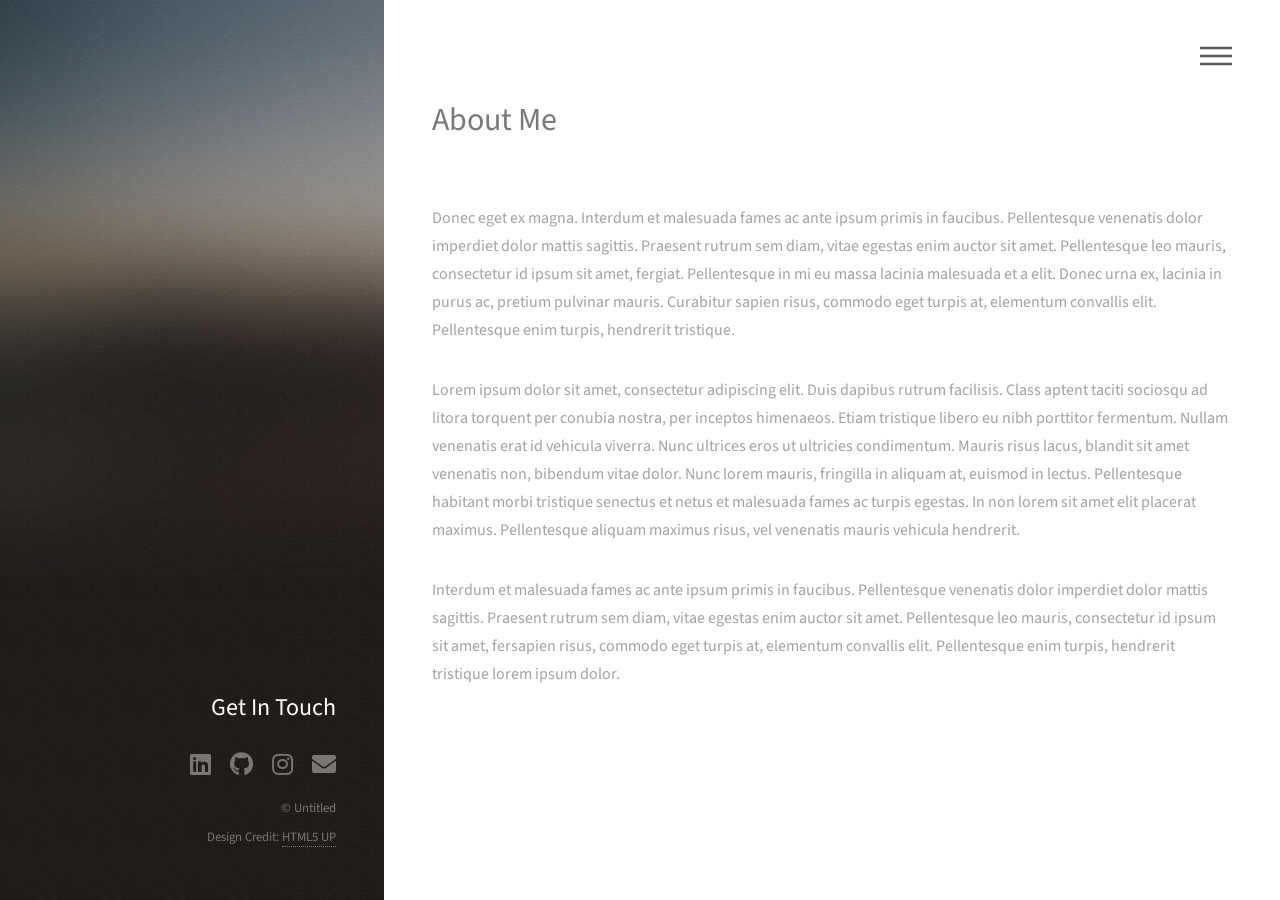
==== AboutMe.html @ 9aa0a661 "website updates" ====
<!DOCTYPE HTML>
<!--
	Phantom by HTML5 UP
	html5up.net | @ajlkn
	Free for personal and commercial use under the CCA 3.0 license (html5up.net/license)
-->
<html>
	<head>
		<title>Cat Hauser - About Me</title>
		<meta charset="utf-8" />
		<meta name="viewport" content="width=device-width, initial-scale=1, user-scalable=no" />
		<link rel="stylesheet" href="assets/css/main.css" />
		<noscript><link rel="stylesheet" href="assets/css/noscript.css" /></noscript>
	</head>
	<body class="is-preload">
		<!-- Wrapper -->
			<div id="wrapper">

				<!-- Header -->
					<header id="header">
						<div class="inner">

							<!-- Logo -->
								<a href="index.html" class="logo">
									<span class="symbol"><img src="images/logo.svg" alt="" /></span><span class="title"></span>
								</a>

							<!-- Nav -->
								<nav>
									<ul>
										<li><a href="#menu">Menu</a></li>
									</ul>
								</nav>

						</div>
					</header>

				<!-- Menu -->
					<nav id="menu">
						<h2>Menu</h2>
						<ul>
							<li><a href="index.html">Home</a></li>
							<li><a href="AboutMe.html">About Me</a></li>
							<li><a href="Research.html">Research</a></li>
							<li><a href="FieldWork.html">Field Work</a></li>
							<li><a href="Workshops.html">Workshops</a></li>
							<li><a href="CV.html">CV</a></li>
						</ul>
					</nav>

				<!-- Main -->
					<div id="main">
						<div class="inner">
							<h1>About Me</h1>
							<span class="image main"><img src="images/pic13.jpg" alt="" /></span>
							<p>Donec eget ex magna. Interdum et malesuada fames ac ante ipsum primis in faucibus. Pellentesque venenatis dolor imperdiet dolor mattis sagittis. Praesent rutrum sem diam, vitae egestas enim auctor sit amet. Pellentesque leo mauris, consectetur id ipsum sit amet, fergiat. Pellentesque in mi eu massa lacinia malesuada et a elit. Donec urna ex, lacinia in purus ac, pretium pulvinar mauris. Curabitur sapien risus, commodo eget turpis at, elementum convallis elit. Pellentesque enim turpis, hendrerit tristique.</p>
							<p>Lorem ipsum dolor sit amet, consectetur adipiscing elit. Duis dapibus rutrum facilisis. Class aptent taciti sociosqu ad litora torquent per conubia nostra, per inceptos himenaeos. Etiam tristique libero eu nibh porttitor fermentum. Nullam venenatis erat id vehicula viverra. Nunc ultrices eros ut ultricies condimentum. Mauris risus lacus, blandit sit amet venenatis non, bibendum vitae dolor. Nunc lorem mauris, fringilla in aliquam at, euismod in lectus. Pellentesque habitant morbi tristique senectus et netus et malesuada fames ac turpis egestas. In non lorem sit amet elit placerat maximus. Pellentesque aliquam maximus risus, vel venenatis mauris vehicula hendrerit.</p>
							<p>Interdum et malesuada fames ac ante ipsum primis in faucibus. Pellentesque venenatis dolor imperdiet dolor mattis sagittis. Praesent rutrum sem diam, vitae egestas enim auctor sit amet. Pellentesque leo mauris, consectetur id ipsum sit amet, fersapien risus, commodo eget turpis at, elementum convallis elit. Pellentesque enim turpis, hendrerit tristique lorem ipsum dolor.</p>
						</div>
					</div>

				<!-- Footer -->
					<footer id="footer">
						<div class="inner">
							<h2>Get In Touch</h2>
							<ul class="icons">
								<li><a href="https://www.linkedin.com/in/catherine-hauser/" class="icon brands fa-linkedin"><span class="label">Twitter</span></a></li>
								<li><a href="https://github.com/cathauser5" class="icon brands fa-github"><span class="label">Github</span></a></li>
								<li><a href="https://www.instagram.com/hauser.outdoors/" class="icon brands fa-instagram"><span class="label">Dribbble</span></a></li>
								<li><a href="#" class="icon solid fa-envelope"><span class="label">Email</span></a></li>
							</ul>
							<ul class="copyright">
								<li>&copy; Untitled</li><li>Design Credit: <a href="http://html5up.net">HTML5 UP</a></li>
							</ul>
						</div>
					</footer>

			</div>

		<!-- Scripts -->
			<script src="assets/js/jquery.min.js"></script>
			<script src="assets/js/browser.min.js"></script>
			<script src="assets/js/breakpoints.min.js"></script>
			<script src="assets/js/util.js"></script>
			<script src="assets/js/main.js"></script>

	</body>
</html>
---- assets/css/main.css ----
@import url("fontawesome-all.min.css");
@import url("https://fonts.googleapis.com/css?family=Source+Sans+Pro:400,400italic");

/*
	Strata by HTML5 UP
	html5up.net | @ajlkn
	Free for personal and commercial use under the CCA 3.0 license (html5up.net/license)
*/

html, body, div, span, applet, object,
iframe, h1, h2, h3, h4, h5, h6, p, blockquote,
pre, a, abbr, acronym, address, big, cite,
code, del, dfn, em, img, ins, kbd, q, s, samp,
small, strike, strong, sub, sup, tt, var, b,
u, i, center, dl, dt, dd, ol, ul, li, fieldset,
form, label, legend, table, caption, tbody,
tfoot, thead, tr, th, td, article, aside,
canvas, details, embed, figure, figcaption,
footer, header, hgroup, menu, nav, output, ruby,
section, summary, time, mark, audio, video {
	margin: 0;
	padding: 0;
	border: 0;
	font-size: 100%;
	font: inherit;
	vertical-align: baseline;}

article, aside, details, figcaption, figure,
footer, header, hgroup, menu, nav, section {
	display: block;}

body {
	line-height: 1;
}

ol, ul {
	list-style: none;
}

blockquote, q {
	quotes: none;
}

	blockquote:before, blockquote:after, q:before, q:after {
		content: '';
		content: none;
	}

table {
	border-collapse: collapse;
	border-spacing: 0;
}

body {
	-webkit-text-size-adjust: none;
}

mark {
	background-color: transparent;
	color: inherit;
}

input::-moz-focus-inner {
	border: 0;
	padding: 0;
}

input, select, textarea {
	-moz-appearance: none;
	-webkit-appearance: none;
	-ms-appearance: none;
	appearance: none;
}

/* Basic */

	html {
		box-sizing: border-box;
	}

	*, *:before, *:after {
		box-sizing: inherit;
	}

	body {
		background: #fff;
	}

		body.is-preload *, body.is-preload *:before, body.is-preload *:after {
			-moz-animation: none !important;
			-webkit-animation: none !important;
			-ms-animation: none !important;
			animation: none !important;
			-moz-transition: none !important;
			-webkit-transition: none !important;
			-ms-transition: none !important;
			transition: none !important;
		}

	body, input, select, textarea {
		color: #a2a2a2;
		font-family: "Source Sans Pro", Helvetica, sans-serif;
		font-size: 16pt;
		font-weight: 400;
		line-height: 1.75em;
	}

	a {
		-moz-transition: color 0.2s ease-in-out, border-color 0.2s ease-in-out;
		-webkit-transition: color 0.2s ease-in-out, border-color 0.2s ease-in-out;
		-ms-transition: color 0.2s ease-in-out, border-color 0.2s ease-in-out;
		transition: color 0.2s ease-in-out, border-color 0.2s ease-in-out;
		border-bottom: dotted 1px;
		color: #49bf9d;
		text-decoration: none;
	}

		a:hover {
			border-bottom-color: transparent;
			color: #49bf9d !important;
			text-decoration: none;
		}

	strong, b {
		color: #787878;
		font-weight: 400;
	}

	em, i {
		font-style: italic;
	}

	p {
		margin: 0 0 2em 0;
	}

	h1, h2, h3, h4, h5, h6 {
		color: #787878;
		font-weight: 400;
		line-height: 1em;
		margin: 0 0 1em 0;
	}

		h1 a, h2 a, h3 a, h4 a, h5 a, h6 a {
			color: inherit;
			text-decoration: none;
		}

	h1 {
		font-size: 2em;
		line-height: 1.5em;
	}

	h2 {
		font-size: 1.5em;
		line-height: 1.5em;
	}

	h3 {
		font-size: 1.25em;
		line-height: 1.5em;
	}

	h4 {
		font-size: 1.1em;
		line-height: 1.5em;
	}

	h5 {
		font-size: 0.9em;
		line-height: 1.5em;
	}

	h6 {
		font-size: 0.7em;
		line-height: 1.5em;
	}

	sub {
		font-size: 0.8em;
		position: relative;
		top: 0.5em;
	}

	sup {
		font-size: 0.8em;
		position: relative;
		top: -0.5em;
	}

	hr {
		border: 0;
		border-bottom: solid 2px #efefef;
		margin: 2em 0;
	}

		hr.major {
			margin: 3em 0;
		}

	blockquote {
		border-left: solid 6px #efefef;
		font-style: italic;
		margin: 0 0 2em 0;
		padding: 0.5em 0 0.5em 1.5em;
	}

	code {
		background: #f7f7f7;
		border-radius: 0.35em;
		border: solid 2px #efefef;
		font-family: "Courier New", monospace;
		font-size: 0.9em;
		margin: 0 0.25em;
		padding: 0.25em 0.65em;
	}

	pre {
		-webkit-overflow-scrolling: touch;
		font-family: "Courier New", monospace;
		font-size: 0.9em;
		margin: 0 0 2em 0;
	}

		pre code {
			display: block;
			line-height: 1.75em;
			padding: 1em 1.5em;
			overflow-x: auto;
		}

	.align-left {
		text-align: left;
	}

	.align-center {
		text-align: center;
	}

	.align-right {
		text-align: right;
	}

/* Container */

	.container {
		margin: 0 auto;
		max-width: calc(100% - 4em);
		width: 100%;
	}

		.container.xsmall {
			width: 25%;
		}

		.container.small {
			width: 50%;
		}

		.container.medium {
			width: 75%;
		}

		.container.large {
			width: 125%;
		}

		.container.xlarge {
			width: 150%;
		}

		.container.max {
			width: 100%;
		}

		@media screen and (max-width: 980px) {

			.container {
				width: 100% !important;
				max-width: 100% !important;
			}

		}

		@media screen and (max-width: 480px) {

			.container {
				max-width: calc(100% - 3em);
			}

		}

/* Row */

	.row {
		display: flex;
		flex-wrap: wrap;
		box-sizing: border-box;
		align-items: stretch;
	}

		.row > * {
			box-sizing: border-box;
		}

		.row.gtr-uniform > * > :last-child {
			margin-bottom: 0;
		}

		.row.aln-left {
			justify-content: flex-start;
		}

		.row.aln-center {
			justify-content: center;
		}

		.row.aln-right {
			justify-content: flex-end;
		}

		.row.aln-top {
			align-items: flex-start;
		}

		.row.aln-middle {
			align-items: center;
		}

		.row.aln-bottom {
			align-items: flex-end;
		}

		.row > .imp {
			order: -1;
		}

		.row > .col-1 {
			width: 8.33333%;
		}

		.row > .off-1 {
			margin-left: 8.33333%;
		}

		.row > .col-2 {
			width: 16.66667%;
		}

		.row > .off-2 {
			margin-left: 16.66667%;
		}

		.row > .col-3 {
			width: 25%;
		}

		.row > .off-3 {
			margin-left: 25%;
		}

		.row > .col-4 {
			width: 33.33333%;
		}

		.row > .off-4 {
			margin-left: 33.33333%;
		}

		.row > .col-5 {
			width: 41.66667%;
		}

		.row > .off-5 {
			margin-left: 41.66667%;
		}

		.row > .col-6 {
			width: 50%;
		}

		.row > .off-6 {
			margin-left: 50%;
		}

		.row > .col-7 {
			width: 58.33333%;
		}

		.row > .off-7 {
			margin-left: 58.33333%;
		}

		.row > .col-8 {
			width: 66.66667%;
		}

		.row > .off-8 {
			margin-left: 66.66667%;
		}

		.row > .col-9 {
			width: 75%;
		}

		.row > .off-9 {
			margin-left: 75%;
		}

		.row > .col-10 {
			width: 83.33333%;
		}

		.row > .off-10 {
			margin-left: 83.33333%;
		}

		.row > .col-11 {
			width: 91.66667%;
		}

		.row > .off-11 {
			margin-left: 91.66667%;
		}

		.row > .col-12 {
			width: 100%;
		}

		.row > .off-12 {
			margin-left: 100%;
		}

		.row.gtr-0 {
			margin-top: 0;
			margin-left: 0em;
		}

			.row.gtr-0 > * {
				padding: 0 0 0 0em;
			}

			.row.gtr-0.gtr-uniform {
				margin-top: 0em;
			}

				.row.gtr-0.gtr-uniform > * {
					padding-top: 0em;
				}

		.row.gtr-25 {
			margin-top: 0;
			margin-left: -0.625em;
		}

			.row.gtr-25 > * {
				padding: 0 0 0 0.625em;
			}

			.row.gtr-25.gtr-uniform {
				margin-top: -0.625em;
			}

				.row.gtr-25.gtr-uniform > * {
					padding-top: 0.625em;
				}

		.row.gtr-50 {
			margin-top: 0;
			margin-left: -1.25em;
		}

			.row.gtr-50 > * {
				padding: 0 0 0 1.25em;
			}

			.row.gtr-50.gtr-uniform {
				margin-top: -1.25em;
			}

				.row.gtr-50.gtr-uniform > * {
					padding-top: 1.25em;
				}

		.row {
			margin-top: 0;
			margin-left: -2.5em;
		}

			.row > * {
				padding: 0 0 0 2.5em;
			}

			.row.gtr-uniform {
				margin-top: -2.5em;
			}

				.row.gtr-uniform > * {
					padding-top: 2.5em;
				}

		.row.gtr-150 {
			margin-top: 0;
			margin-left: -3.75em;
		}

			.row.gtr-150 > * {
				padding: 0 0 0 3.75em;
			}

			.row.gtr-150.gtr-uniform {
				margin-top: -3.75em;
			}

				.row.gtr-150.gtr-uniform > * {
					padding-top: 3.75em;
				}

		.row.gtr-200 {
			margin-top: 0;
			margin-left: -5em;
		}

			.row.gtr-200 > * {
				padding: 0 0 0 5em;
			}

			.row.gtr-200.gtr-uniform {
				margin-top: -5em;
			}

				.row.gtr-200.gtr-uniform > * {
					padding-top: 5em;
				}

		@media screen and (max-width: 1800px) {

			.row {
				display: flex;
				flex-wrap: wrap;
				box-sizing: border-box;
				align-items: stretch;
			}

				.row > * {
					box-sizing: border-box;
				}

				.row.gtr-uniform > * > :last-child {
					margin-bottom: 0;
				}

				.row.aln-left {
					justify-content: flex-start;
				}

				.row.aln-center {
					justify-content: center;
				}

				.row.aln-right {
					justify-content: flex-end;
				}

				.row.aln-top {
					align-items: flex-start;
				}

				.row.aln-middle {
					align-items: center;
				}

				.row.aln-bottom {
					align-items: flex-end;
				}

				.row > .imp-xlarge {
					order: -1;
				}

				.row > .col-1-xlarge {
					width: 8.33333%;
				}

				.row > .off-1-xlarge {
					margin-left: 8.33333%;
				}

				.row > .col-2-xlarge {
					width: 16.66667%;
				}

				.row > .off-2-xlarge {
					margin-left: 16.66667%;
				}

				.row > .col-3-xlarge {
					width: 25%;
				}

				.row > .off-3-xlarge {
					margin-left: 25%;
				}

				.row > .col-4-xlarge {
					width: 33.33333%;
				}

				.row > .off-4-xlarge {
					margin-left: 33.33333%;
				}

				.row > .col-5-xlarge {
					width: 41.66667%;
				}

				.row > .off-5-xlarge {
					margin-left: 41.66667%;
				}

				.row > .col-6-xlarge {
					width: 50%;
				}

				.row > .off-6-xlarge {
					margin-left: 50%;
				}

				.row > .col-7-xlarge {
					width: 58.33333%;
				}

				.row > .off-7-xlarge {
					margin-left: 58.33333%;
				}

				.row > .col-8-xlarge {
					width: 66.66667%;
				}

				.row > .off-8-xlarge {
					margin-left: 66.66667%;
				}

				.row > .col-9-xlarge {
					width: 75%;
				}

				.row > .off-9-xlarge {
					margin-left: 75%;
				}

				.row > .col-10-xlarge {
					width: 83.33333%;
				}

				.row > .off-10-xlarge {
					margin-left: 83.33333%;
				}

				.row > .col-11-xlarge {
					width: 91.66667%;
				}

				.row > .off-11-xlarge {
					margin-left: 91.66667%;
				}

				.row > .col-12-xlarge {
					width: 100%;
				}

				.row > .off-12-xlarge {
					margin-left: 100%;
				}

				.row.gtr-0 {
					margin-top: 0;
					margin-left: 0em;
				}

					.row.gtr-0 > * {
						padding: 0 0 0 0em;
					}

					.row.gtr-0.gtr-uniform {
						margin-top: 0em;
					}

						.row.gtr-0.gtr-uniform > * {
							padding-top: 0em;
						}

				.row.gtr-25 {
					margin-top: 0;
					margin-left: -0.625em;
				}

					.row.gtr-25 > * {
						padding: 0 0 0 0.625em;
					}

					.row.gtr-25.gtr-uniform {
						margin-top: -0.625em;
					}

						.row.gtr-25.gtr-uniform > * {
							padding-top: 0.625em;
						}

				.row.gtr-50 {
					margin-top: 0;
					margin-left: -1.25em;
				}

					.row.gtr-50 > * {
						padding: 0 0 0 1.25em;
					}

					.row.gtr-50.gtr-uniform {
						margin-top: -1.25em;
					}

						.row.gtr-50.gtr-uniform > * {
							padding-top: 1.25em;
						}

				.row {
					margin-top: 0;
					margin-left: -2.5em;
				}

					.row > * {
						padding: 0 0 0 2.5em;
					}

					.row.gtr-uniform {
						margin-top: -2.5em;
					}

						.row.gtr-uniform > * {
							padding-top: 2.5em;
						}

				.row.gtr-150 {
					margin-top: 0;
					margin-left: -3.75em;
				}

					.row.gtr-150 > * {
						padding: 0 0 0 3.75em;
					}

					.row.gtr-150.gtr-uniform {
						margin-top: -3.75em;
					}

						.row.gtr-150.gtr-uniform > * {
							padding-top: 3.75em;
						}

				.row.gtr-200 {
					margin-top: 0;
					margin-left: -5em;
				}

					.row.gtr-200 > * {
						padding: 0 0 0 5em;
					}

					.row.gtr-200.gtr-uniform {
						margin-top: -5em;
					}

						.row.gtr-200.gtr-uniform > * {
							padding-top: 5em;
						}

		}

		@media screen and (max-width: 1280px) {

			.row {
				display: flex;
				flex-wrap: wrap;
				box-sizing: border-box;
				align-items: stretch;
			}

				.row > * {
					box-sizing: border-box;
				}

				.row.gtr-uniform > * > :last-child {
					margin-bottom: 0;
				}

				.row.aln-left {
					justify-content: flex-start;
				}

				.row.aln-center {
					justify-content: center;
				}

				.row.aln-right {
					justify-content: flex-end;
				}

				.row.aln-top {
					align-items: flex-start;
				}

				.row.aln-middle {
					align-items: center;
				}

				.row.aln-bottom {
					align-items: flex-end;
				}

				.row > .imp-large {
					order: -1;
				}

				.row > .col-1-large {
					width: 8.33333%;
				}

				.row > .off-1-large {
					margin-left: 8.33333%;
				}

				.row > .col-2-large {
					width: 16.66667%;
				}

				.row > .off-2-large {
					margin-left: 16.66667%;
				}

				.row > .col-3-large {
					width: 25%;
				}

				.row > .off-3-large {
					margin-left: 25%;
				}

				.row > .col-4-large {
					width: 33.33333%;
				}

				.row > .off-4-large {
					margin-left: 33.33333%;
				}

				.row > .col-5-large {
					width: 41.66667%;
				}

				.row > .off-5-large {
					margin-left: 41.66667%;
				}

				.row > .col-6-large {
					width: 50%;
				}

				.row > .off-6-large {
					margin-left: 50%;
				}

				.row > .col-7-large {
					width: 58.33333%;
				}

				.row > .off-7-large {
					margin-left: 58.33333%;
				}

				.row > .col-8-large {
					width: 66.66667%;
				}

				.row > .off-8-large {
					margin-left: 66.66667%;
				}

				.row > .col-9-large {
					width: 75%;
				}

				.row > .off-9-large {
					margin-left: 75%;
				}

				.row > .col-10-large {
					width: 83.33333%;
				}

				.row > .off-10-large {
					margin-left: 83.33333%;
				}

				.row > .col-11-large {
					width: 91.66667%;
				}

				.row > .off-11-large {
					margin-left: 91.66667%;
				}

				.row > .col-12-large {
					width: 100%;
				}

				.row > .off-12-large {
					margin-left: 100%;
				}

				.row.gtr-0 {
					margin-top: 0;
					margin-left: 0em;
				}

					.row.gtr-0 > * {
						padding: 0 0 0 0em;
					}

					.row.gtr-0.gtr-uniform {
						margin-top: 0em;
					}

						.row.gtr-0.gtr-uniform > * {
							padding-top: 0em;
						}

				.row.gtr-25 {
					margin-top: 0;
					margin-left: -0.5em;
				}

					.row.gtr-25 > * {
						padding: 0 0 0 0.5em;
					}

					.row.gtr-25.gtr-uniform {
						margin-top: -0.5em;
					}

						.row.gtr-25.gtr-uniform > * {
							padding-top: 0.5em;
						}

				.row.gtr-50 {
					margin-top: 0;
					margin-left: -1em;
				}

					.row.gtr-50 > * {
						padding: 0 0 0 1em;
					}

					.row.gtr-50.gtr-uniform {
						margin-top: -1em;
					}

						.row.gtr-50.gtr-uniform > * {
							padding-top: 1em;
						}

				.row {
					margin-top: 0;
					margin-left: -2em;
				}

					.row > * {
						padding: 0 0 0 2em;
					}

					.row.gtr-uniform {
						margin-top: -2em;
					}

						.row.gtr-uniform > * {
							padding-top: 2em;
						}

				.row.gtr-150 {
					margin-top: 0;
					margin-left: -3em;
				}

					.row.gtr-150 > * {
						padding: 0 0 0 3em;
					}

					.row.gtr-150.gtr-uniform {
						margin-top: -3em;
					}

						.row.gtr-150.gtr-uniform > * {
							padding-top: 3em;
						}

				.row.gtr-200 {
					margin-top: 0;
					margin-left: -4em;
				}

					.row.gtr-200 > * {
						padding: 0 0 0 4em;
					}

					.row.gtr-200.gtr-uniform {
						margin-top: -4em;
					}

						.row.gtr-200.gtr-uniform > * {
							padding-top: 4em;
						}

		}

		@media screen and (max-width: 980px) {

			.row {
				display: flex;
				flex-wrap: wrap;
				box-sizing: border-box;
				align-items: stretch;
			}

				.row > * {
					box-sizing: border-box;
				}

				.row.gtr-uniform > * > :last-child {
					margin-bottom: 0;
				}

				.row.aln-left {
					justify-content: flex-start;
				}

				.row.aln-center {
					justify-content: center;
				}

				.row.aln-right {
					justify-content: flex-end;
				}

				.row.aln-top {
					align-items: flex-start;
				}

				.row.aln-middle {
					align-items: center;
				}

				.row.aln-bottom {
					align-items: flex-end;
				}

				.row > .imp-medium {
					order: -1;
				}

				.row > .col-1-medium {
					width: 8.33333%;
				}

				.row > .off-1-medium {
					margin-left: 8.33333%;
				}

				.row > .col-2-medium {
					width: 16.66667%;
				}

				.row > .off-2-medium {
					margin-left: 16.66667%;
				}

				.row > .col-3-medium {
					width: 25%;
				}

				.row > .off-3-medium {
					margin-left: 25%;
				}

				.row > .col-4-medium {
					width: 33.33333%;
				}

				.row > .off-4-medium {
					margin-left: 33.33333%;
				}

				.row > .col-5-medium {
					width: 41.66667%;
				}

				.row > .off-5-medium {
					margin-left: 41.66667%;
				}

				.row > .col-6-medium {
					width: 50%;
				}

				.row > .off-6-medium {
					margin-left: 50%;
				}

				.row > .col-7-medium {
					width: 58.33333%;
				}

				.row > .off-7-medium {
					margin-left: 58.33333%;
				}

				.row > .col-8-medium {
					width: 66.66667%;
				}

				.row > .off-8-medium {
					margin-left: 66.66667%;
				}

				.row > .col-9-medium {
					width: 75%;
				}

				.row > .off-9-medium {
					margin-left: 75%;
				}

				.row > .col-10-medium {
					width: 83.33333%;
				}

				.row > .off-10-medium {
					margin-left: 83.33333%;
				}

				.row > .col-11-medium {
					width: 91.66667%;
				}

				.row > .off-11-medium {
					margin-left: 91.66667%;
				}

				.row > .col-12-medium {
					width: 100%;
				}

				.row > .off-12-medium {
					margin-left: 100%;
				}

				.row.gtr-0 {
					margin-top: 0;
					margin-left: 0em;
				}

					.row.gtr-0 > * {
						padding: 0 0 0 0em;
					}

					.row.gtr-0.gtr-uniform {
						margin-top: 0em;
					}

						.row.gtr-0.gtr-uniform > * {
							padding-top: 0em;
						}

				.row.gtr-25 {
					margin-top: 0;
					margin-left: -0.5em;
				}

					.row.gtr-25 > * {
						padding: 0 0 0 0.5em;
					}

					.row.gtr-25.gtr-uniform {
						margin-top: -0.5em;
					}

						.row.gtr-25.gtr-uniform > * {
							padding-top: 0.5em;
						}

				.row.gtr-50 {
					margin-top: 0;
					margin-left: -1em;
				}

					.row.gtr-50 > * {
						padding: 0 0 0 1em;
					}

					.row.gtr-50.gtr-uniform {
						margin-top: -1em;
					}

						.row.gtr-50.gtr-uniform > * {
							padding-top: 1em;
						}

				.row {
					margin-top: 0;
					margin-left: -2em;
				}

					.row > * {
						padding: 0 0 0 2em;
					}

					.row.gtr-uniform {
						margin-top: -2em;
					}

						.row.gtr-uniform > * {
							padding-top: 2em;
						}

				.row.gtr-150 {
					margin-top: 0;
					margin-left: -3em;
				}

					.row.gtr-150 > * {
						padding: 0 0 0 3em;
					}

					.row.gtr-150.gtr-uniform {
						margin-top: -3em;
					}

						.row.gtr-150.gtr-uniform > * {
							padding-top: 3em;
						}

				.row.gtr-200 {
					margin-top: 0;
					margin-left: -4em;
				}

					.row.gtr-200 > * {
						padding: 0 0 0 4em;
					}

					.row.gtr-200.gtr-uniform {
						margin-top: -4em;
					}

						.row.gtr-200.gtr-uniform > * {
							padding-top: 4em;
						}

		}

		@media screen and (max-width: 736px) {

			.row {
				display: flex;
				flex-wrap: wrap;
				box-sizing: border-box;
				align-items: stretch;
			}

				.row > * {
					box-sizing: border-box;
				}

				.row.gtr-uniform > * > :last-child {
					margin-bottom: 0;
				}

				.row.aln-left {
					justify-content: flex-start;
				}

				.row.aln-center {
					justify-content: center;
				}

				.row.aln-right {
					justify-content: flex-end;
				}

				.row.aln-top {
					align-items: flex-start;
				}

				.row.aln-middle {
					align-items: center;
				}

				.row.aln-bottom {
					align-items: flex-end;
				}

				.row > .imp-small {
					order: -1;
				}

				.row > .col-1-small {
					width: 8.33333%;
				}

				.row > .off-1-small {
					margin-left: 8.33333%;
				}

				.row > .col-2-small {
					width: 16.66667%;
				}

				.row > .off-2-small {
					margin-left: 16.66667%;
				}

				.row > .col-3-small {
					width: 25%;
				}

				.row > .off-3-small {
					margin-left: 25%;
				}

				.row > .col-4-small {
					width: 33.33333%;
				}

				.row > .off-4-small {
					margin-left: 33.33333%;
				}

				.row > .col-5-small {
					width: 41.66667%;
				}

				.row > .off-5-small {
					margin-left: 41.66667%;
				}

				.row > .col-6-small {
					width: 50%;
				}

				.row > .off-6-small {
					margin-left: 50%;
				}

				.row > .col-7-small {
					width: 58.33333%;
				}

				.row > .off-7-small {
					margin-left: 58.33333%;
				}

				.row > .col-8-small {
					width: 66.66667%;
				}

				.row > .off-8-small {
					margin-left: 66.66667%;
				}

				.row > .col-9-small {
					width: 75%;
				}

				.row > .off-9-small {
					margin-left: 75%;
				}

				.row > .col-10-small {
					width: 83.33333%;
				}

				.row > .off-10-small {
					margin-left: 83.33333%;
				}

				.row > .col-11-small {
					width: 91.66667%;
				}

				.row > .off-11-small {
					margin-left: 91.66667%;
				}

				.row > .col-12-small {
					width: 100%;
				}

				.row > .off-12-small {
					margin-left: 100%;
				}

				.row.gtr-0 {
					margin-top: 0;
					margin-left: 0em;
				}

					.row.gtr-0 > * {
						padding: 0 0 0 0em;
					}

					.row.gtr-0.gtr-uniform {
						margin-top: 0em;
					}

						.row.gtr-0.gtr-uniform > * {
							padding-top: 0em;
						}

				.row.gtr-25 {
					margin-top: 0;
					margin-left: -0.375em;
				}

					.row.gtr-25 > * {
						padding: 0 0 0 0.375em;
					}

					.row.gtr-25.gtr-uniform {
						margin-top: -0.375em;
					}

						.row.gtr-25.gtr-uniform > * {
							padding-top: 0.375em;
						}

				.row.gtr-50 {
					margin-top: 0;
					margin-left: -0.75em;
				}

					.row.gtr-50 > * {
						padding: 0 0 0 0.75em;
					}

					.row.gtr-50.gtr-uniform {
						margin-top: -0.75em;
					}

						.row.gtr-50.gtr-uniform > * {
							padding-top: 0.75em;
						}

				.row {
					margin-top: 0;
					margin-left: -1.5em;
				}

					.row > * {
						padding: 0 0 0 1.5em;
					}

					.row.gtr-uniform {
						margin-top: -1.5em;
					}

						.row.gtr-uniform > * {
							padding-top: 1.5em;
						}

				.row.gtr-150 {
					margin-top: 0;
					margin-left: -2.25em;
				}

					.row.gtr-150 > * {
						padding: 0 0 0 2.25em;
					}

					.row.gtr-150.gtr-uniform {
						margin-top: -2.25em;
					}

						.row.gtr-150.gtr-uniform > * {
							padding-top: 2.25em;
						}

				.row.gtr-200 {
					margin-top: 0;
					margin-left: -3em;
				}

					.row.gtr-200 > * {
						padding: 0 0 0 3em;
					}

					.row.gtr-200.gtr-uniform {
						margin-top: -3em;
					}

						.row.gtr-200.gtr-uniform > * {
							padding-top: 3em;
						}

		}

		@media screen and (max-width: 480px) {

			.row {
				display: flex;
				flex-wrap: wrap;
				box-sizing: border-box;
				align-items: stretch;
			}

				.row > * {
					box-sizing: border-box;
				}

				.row.gtr-uniform > * > :last-child {
					margin-bottom: 0;
				}

				.row.aln-left {
					justify-content: flex-start;
				}

				.row.aln-center {
					justify-content: center;
				}

				.row.aln-right {
					justify-content: flex-end;
				}

				.row.aln-top {
					align-items: flex-start;
				}

				.row.aln-middle {
					align-items: center;
				}

				.row.aln-bottom {
					align-items: flex-end;
				}

				.row > .imp-xsmall {
					order: -1;
				}

				.row > .col-1-xsmall {
					width: 8.33333%;
				}

				.row > .off-1-xsmall {
					margin-left: 8.33333%;
				}

				.row > .col-2-xsmall {
					width: 16.66667%;
				}

				.row > .off-2-xsmall {
					margin-left: 16.66667%;
				}

				.row > .col-3-xsmall {
					width: 25%;
				}

				.row > .off-3-xsmall {
					margin-left: 25%;
				}

				.row > .col-4-xsmall {
					width: 33.33333%;
				}

				.row > .off-4-xsmall {
					margin-left: 33.33333%;
				}

				.row > .col-5-xsmall {
					width: 41.66667%;
				}

				.row > .off-5-xsmall {
					margin-left: 41.66667%;
				}

				.row > .col-6-xsmall {
					width: 50%;
				}

				.row > .off-6-xsmall {
					margin-left: 50%;
				}

				.row > .col-7-xsmall {
					width: 58.33333%;
				}

				.row > .off-7-xsmall {
					margin-left: 58.33333%;
				}

				.row > .col-8-xsmall {
					width: 66.66667%;
				}

				.row > .off-8-xsmall {
					margin-left: 66.66667%;
				}

				.row > .col-9-xsmall {
					width: 75%;
				}

				.row > .off-9-xsmall {
					margin-left: 75%;
				}

				.row > .col-10-xsmall {
					width: 83.33333%;
				}

				.row > .off-10-xsmall {
					margin-left: 83.33333%;
				}

				.row > .col-11-xsmall {
					width: 91.66667%;
				}

				.row > .off-11-xsmall {
					margin-left: 91.66667%;
				}

				.row > .col-12-xsmall {
					width: 100%;
				}

				.row > .off-12-xsmall {
					margin-left: 100%;
				}

				.row.gtr-0 {
					margin-top: 0;
					margin-left: 0em;
				}

					.row.gtr-0 > * {
						padding: 0 0 0 0em;
					}

					.row.gtr-0.gtr-uniform {
						margin-top: 0em;
					}

						.row.gtr-0.gtr-uniform > * {
							padding-top: 0em;
						}

				.row.gtr-25 {
					margin-top: 0;
					margin-left: -0.375em;
				}

					.row.gtr-25 > * {
						padding: 0 0 0 0.375em;
					}

					.row.gtr-25.gtr-uniform {
						margin-top: -0.375em;
					}

						.row.gtr-25.gtr-uniform > * {
							padding-top: 0.375em;
						}

				.row.gtr-50 {
					margin-top: 0;
					margin-left: -0.75em;
				}

					.row.gtr-50 > * {
						padding: 0 0 0 0.75em;
					}

					.row.gtr-50.gtr-uniform {
						margin-top: -0.75em;
					}

						.row.gtr-50.gtr-uniform > * {
							padding-top: 0.75em;
						}

				.row {
					margin-top: 0;
					margin-left: -1.5em;
				}

					.row > * {
						padding: 0 0 0 1.5em;
					}

					.row.gtr-uniform {
						margin-top: -1.5em;
					}

						.row.gtr-uniform > * {
							padding-top: 1.5em;
						}

				.row.gtr-150 {
					margin-top: 0;
					margin-left: -2.25em;
				}

					.row.gtr-150 > * {
						padding: 0 0 0 2.25em;
					}

					.row.gtr-150.gtr-uniform {
						margin-top: -2.25em;
					}

						.row.gtr-150.gtr-uniform > * {
							padding-top: 2.25em;
						}

				.row.gtr-200 {
					margin-top: 0;
					margin-left: -3em;
				}

					.row.gtr-200 > * {
						padding: 0 0 0 3em;
					}

					.row.gtr-200.gtr-uniform {
						margin-top: -3em;
					}

						.row.gtr-200.gtr-uniform > * {
							padding-top: 3em;
						}

		}

/* Section/Article */

	section.special, article.special {
		text-align: center;
	}

	header p {
		color: #b2b2b2;
		position: relative;
		margin: 0 0 1.5em 0;
	}

	header h2 + p {
		font-size: 1.25em;
		margin-top: -1em;
		line-height: 1.5em;
	}

	header h3 + p {
		font-size: 1.1em;
		margin-top: -0.8em;
		line-height: 1.5em;
	}

	header h4 + p,
	header h5 + p,
	header h6 + p {
		font-size: 0.9em;
		margin-top: -0.6em;
		line-height: 1.5em;
	}

	header.major h2 {
		font-size: 2em;
	}

/* Form */

	form {
		margin: 0 0 2em 0;
	}

	label {
		color: #787878;
		display: block;
		font-size: 0.9em;
		font-weight: 400;
		margin: 0 0 1em 0;
	}

	input[type="text"],
	input[type="password"],
	input[type="email"],
	select,
	textarea {
		-moz-appearance: none;
		-webkit-appearance: none;
		-ms-appearance: none;
		appearance: none;
		background: #f7f7f7;
		border-radius: 0.35em;
		border: solid 2px transparent;
		color: inherit;
		display: block;
		outline: 0;
		padding: 0 0.75em;
		text-decoration: none;
		width: 100%;
	}

		input[type="text"]:invalid,
		input[type="password"]:invalid,
		input[type="email"]:invalid,
		select:invalid,
		textarea:invalid {
			box-shadow: none;
		}

		input[type="text"]:focus,
		input[type="password"]:focus,
		input[type="email"]:focus,
		select:focus,
		textarea:focus {
			border-color: #49bf9d;
		}

	select {
		background-image: url("data:image/svg+xml;charset=utf8,%3Csvg xmlns='http://www.w3.org/2000/svg' width='40' height='40' preserveAspectRatio='none' viewBox='0 0 40 40'%3E%3Cpath d='M9.4,12.3l10.4,10.4l10.4-10.4c0.2-0.2,0.5-0.4,0.9-0.4c0.3,0,0.6,0.1,0.9,0.4l3.3,3.3c0.2,0.2,0.4,0.5,0.4,0.9 c0,0.4-0.1,0.6-0.4,0.9L20.7,31.9c-0.2,0.2-0.5,0.4-0.9,0.4c-0.3,0-0.6-0.1-0.9-0.4L4.3,17.3c-0.2-0.2-0.4-0.5-0.4-0.9 c0-0.4,0.1-0.6,0.4-0.9l3.3-3.3c0.2-0.2,0.5-0.4,0.9-0.4S9.1,12.1,9.4,12.3z' fill='%23dfdfdf' /%3E%3C/svg%3E");
		background-size: 1.25rem;
		background-repeat: no-repeat;
		background-position: calc(100% - 1rem) center;
		height: 2.75em;
		padding-right: 2.75em;
		text-overflow: ellipsis;
	}

		select option {
			color: #787878;
			background: #fff;
		}

		select:focus::-ms-value {
			background-color: transparent;
		}

		select::-ms-expand {
			display: none;
		}

	input[type="text"],
	input[type="password"],
	input[type="email"],
	select {
		height: 2.75em;
	}

	textarea {
		padding: 0.75em;
	}

	input[type="checkbox"],
	input[type="radio"] {
		-moz-appearance: none;
		-webkit-appearance: none;
		-ms-appearance: none;
		appearance: none;
		display: block;
		float: left;
		margin-right: -2em;
		opacity: 0;
		width: 1em;
		z-index: -1;
	}

		input[type="checkbox"] + label,
		input[type="radio"] + label {
			text-decoration: none;
			color: #a2a2a2;
			cursor: pointer;
			display: inline-block;
			font-size: 1em;
			font-weight: 400;
			padding-left: 2.4em;
			padding-right: 0.75em;
			position: relative;
		}

			input[type="checkbox"] + label:before,
			input[type="radio"] + label:before {
				-moz-osx-font-smoothing: grayscale;
				-webkit-font-smoothing: antialiased;
				display: inline-block;
				font-style: normal;
				font-variant: normal;
				text-rendering: auto;
				line-height: 1;
				text-transform: none !important;
				font-family: 'Font Awesome 5 Free';
				font-weight: 900;
			}

			input[type="checkbox"] + label:before,
			input[type="radio"] + label:before {
				background: #f7f7f7;
				border-radius: 0.35em;
				border: solid 2px transparent;
				content: '';
				display: inline-block;
				font-size: 0.8em;
				height: 2.0625em;
				left: 0;
				line-height: 1.85625em;
				position: absolute;
				text-align: center;
				top: 0;
				width: 2.0625em;
			}

		input[type="checkbox"]:checked + label:before,
		input[type="radio"]:checked + label:before {
			background: #787878;
			border-color: #787878;
			color: #fff;
			content: '\f00c';
		}

		input[type="checkbox"]:focus + label:before,
		input[type="radio"]:focus + label:before {
			border-color: #49bf9d;
		}

	input[type="checkbox"] + label:before {
		border-radius: 0.35em;
	}

	input[type="radio"] + label:before {
		border-radius: 100%;
	}

	::-webkit-input-placeholder {
		color: #b2b2b2 !important;
		opacity: 1.0;
	}

	:-moz-placeholder {
		color: #b2b2b2 !important;
		opacity: 1.0;
	}

	::-moz-placeholder {
		color: #b2b2b2 !important;
		opacity: 1.0;
	}

	:-ms-input-placeholder {
		color: #b2b2b2 !important;
		opacity: 1.0;
	}

/* Box */

	.box {
		border-radius: 0.35em;
		border: solid 2px #efefef;
		margin-bottom: 2em;
		padding: 1.5em;
	}

		.box > :last-child,
		.box > :last-child > :last-child,
		.box > :last-child > :last-child > :last-child {
			margin-bottom: 0;
		}

		.box.alt {
			border: 0;
			border-radius: 0;
			padding: 0;
		}

/* Icon */

	.icon {
		text-decoration: none;
		border-bottom: none;
		position: relative;
	}

		.icon:before {
			-moz-osx-font-smoothing: grayscale;
			-webkit-font-smoothing: antialiased;
			display: inline-block;
			font-style: normal;
			font-variant: normal;
			text-rendering: auto;
			line-height: 1;
			text-transform: none !important;
			font-family: 'Font Awesome 5 Free';
			font-weight: 400;
		}

		.icon > .label {
			display: none;
		}

		.icon:before {
			line-height: inherit;
		}

		.icon.solid:before {
			font-weight: 900;
		}

		.icon.brands:before {
			font-family: 'Font Awesome 5 Brands';
		}

/* Image */

	.image {
		border-radius: 0.35em;
		border: 0;
		display: inline-block;
		position: relative;
	}

		.image:before {
			-moz-transition: opacity 0.2s ease-in-out;
			-webkit-transition: opacity 0.2s ease-in-out;
			-ms-transition: opacity 0.2s ease-in-out;
			transition: opacity 0.2s ease-in-out;
			background: url("images/overlay.png");
			border-radius: 0.35em;
			content: '';
			display: block;
			height: 100%;
			left: 0;
			opacity: 0.5;
			position: absolute;
			top: 0;
			width: 100%;
		}

		.image.thumb {
			text-align: center;
		}

			.image.thumb:after {
				-moz-transition: opacity 0.2s ease-in-out;
				-webkit-transition: opacity 0.2s ease-in-out;
				-ms-transition: opacity 0.2s ease-in-out;
				transition: opacity 0.2s ease-in-out;
				border-radius: 0.35em;
				border: solid 3px rgba(255, 255, 255, 0.5);
				color: #fff;
				content: 'View';
				display: inline-block;
				font-size: 0.8em;
				font-weight: 400;
				left: 50%;
				line-height: 2.25em;
				margin: -1.25em 0 0 -3em;
				opacity: 0;
				padding: 0 1.5em;
				position: absolute;
				text-align: center;
				text-decoration: none;
				top: 50%;
				white-space: nowrap;
			}

			.image.thumb:hover:after {
				opacity: 1.0;
			}

			.image.thumb:hover:before {
				background: url("images/overlay.png"), url("images/overlay.png");
				opacity: 1.0;
			}

		.image img {
			border-radius: 0.35em;
			display: block;
		}

		.image.left {
			float: left;
			margin: 0 1.5em 1em 0;
			top: 0.25em;
		}

		.image.right {
			float: right;
			margin: 0 0 1em 1.5em;
			top: 0.25em;
		}

		.image.left, .image.right {
			max-width: 40%;
		}

			.image.left img, .image.right img {
				width: 100%;
			}

		.image.fit {
			display: block;
			margin: 0 0 2em 0;
			width: 100%;
		}

			.image.fit img {
				width: 100%;
			}

		.image.avatar {
			border-radius: 100%;
		}

			.image.avatar:before {
				display: none;
			}

			.image.avatar img {
				border-radius: 100%;
				width: 100%;
			}

/* List */

	ol {
		list-style: decimal;
		margin: 0 0 2em 0;
		padding-left: 1.25em;
	}

		ol li {
			padding-left: 0.25em;
		}

	ul {
		list-style: disc;
		margin: 0 0 2em 0;
		padding-left: 1em;
	}

		ul li {
			padding-left: 0.5em;
		}

		ul.alt {
			list-style: none;
			padding-left: 0;
		}

			ul.alt li {
				border-top: solid 2px #efefef;
				padding: 0.5em 0;
			}

				ul.alt li:first-child {
					border-top: 0;
					padding-top: 0;
				}

	dl {
		margin: 0 0 2em 0;
	}

/* Icons */

	ul.icons {
		cursor: default;
		list-style: none;
		padding-left: 0;
	}

		ul.icons li {
			display: inline-block;
			padding: 0 1em 0 0;
		}

			ul.icons li:last-child {
				padding-right: 0;
			}

			ul.icons li .icon:before {
				font-size: 1.5em;
			}

/* Labeled Icons */

	ul.labeled-icons {
		list-style: none;
		padding: 0;
	}

		ul.labeled-icons li {
			line-height: 1.75em;
			margin: 1.5em 0 0 0;
			padding-left: 2.25em;
			position: relative;
		}

			ul.labeled-icons li:first-child {
				margin-top: 0;
			}

			ul.labeled-icons li a {
				color: inherit;
			}

			ul.labeled-icons li h3 {
				color: #b2b2b2;
				left: 0;
				position: absolute;
				text-align: center;
				top: 0;
				width: 1em;
			}

/* Actions */

	ul.actions {
		display: -moz-flex;
		display: -webkit-flex;
		display: -ms-flex;
		display: flex;
		cursor: default;
		list-style: none;
		margin-left: -1em;
		padding-left: 0;
	}

		ul.actions li {
			padding: 0 0 0 1em;
			vertical-align: middle;
		}

		ul.actions.special {
			-moz-justify-content: center;
			-webkit-justify-content: center;
			-ms-justify-content: center;
			justify-content: center;
			width: 100%;
			margin-left: 0;
		}

			ul.actions.special li:first-child {
				padding-left: 0;
			}

		ul.actions.stacked {
			-moz-flex-direction: column;
			-webkit-flex-direction: column;
			-ms-flex-direction: column;
			flex-direction: column;
			margin-left: 0;
		}

			ul.actions.stacked li {
				padding: 1.3em 0 0 0;
			}

				ul.actions.stacked li:first-child {
					padding-top: 0;
				}

		ul.actions.fit {
			width: calc(100% + 1em);
		}

			ul.actions.fit li {
				-moz-flex-grow: 1;
				-webkit-flex-grow: 1;
				-ms-flex-grow: 1;
				flex-grow: 1;
				-moz-flex-shrink: 1;
				-webkit-flex-shrink: 1;
				-ms-flex-shrink: 1;
				flex-shrink: 1;
				width: 100%;
			}

				ul.actions.fit li > * {
					width: 100%;
				}

			ul.actions.fit.stacked {
				width: 100%;
			}

		@media screen and (max-width: 480px) {

			ul.actions:not(.fixed) {
				-moz-flex-direction: column;
				-webkit-flex-direction: column;
				-ms-flex-direction: column;
				flex-direction: column;
				margin-left: 0;
				width: 100% !important;
			}

				ul.actions:not(.fixed) li {
					-moz-flex-grow: 1;
					-webkit-flex-grow: 1;
					-ms-flex-grow: 1;
					flex-grow: 1;
					-moz-flex-shrink: 1;
					-webkit-flex-shrink: 1;
					-ms-flex-shrink: 1;
					flex-shrink: 1;
					padding: 1em 0 0 0;
					text-align: center;
					width: 100%;
				}

					ul.actions:not(.fixed) li > * {
						width: 100%;
					}

					ul.actions:not(.fixed) li:first-child {
						padding-top: 0;
					}

					ul.actions:not(.fixed) li input[type="submit"],
					ul.actions:not(.fixed) li input[type="reset"],
					ul.actions:not(.fixed) li input[type="button"],
					ul.actions:not(.fixed) li button,
					ul.actions:not(.fixed) li .button {
						width: 100%;
					}

						ul.actions:not(.fixed) li input[type="submit"].icon:before,
						ul.actions:not(.fixed) li input[type="reset"].icon:before,
						ul.actions:not(.fixed) li input[type="button"].icon:before,
						ul.actions:not(.fixed) li button.icon:before,
						ul.actions:not(.fixed) li .button.icon:before {
							margin-left: -0.5em;
						}

		}

/* Table */

	.table-wrapper {
		-webkit-overflow-scrolling: touch;
		overflow-x: auto;
	}

	table {
		margin: 0 0 2em 0;
		width: 100%;
	}

		table tbody tr {
			border: solid 1px #efefef;
			border-left: 0;
			border-right: 0;
		}

			table tbody tr:nth-child(2n + 1) {
				background-color: #f7f7f7;
			}

		table td {
			padding: 0.75em 0.75em;
		}

		table th {
			color: #787878;
			font-size: 0.9em;
			font-weight: 400;
			padding: 0 0.75em 0.75em 0.75em;
			text-align: left;
		}

		table thead {
			border-bottom: solid 2px #efefef;
		}

		table tfoot {
			border-top: solid 2px #efefef;
		}

		table.alt {
			border-collapse: separate;
		}

			table.alt tbody tr td {
				border: solid 2px #efefef;
				border-left-width: 0;
				border-top-width: 0;
			}

				table.alt tbody tr td:first-child {
					border-left-width: 2px;
				}

			table.alt tbody tr:first-child td {
				border-top-width: 2px;
			}

			table.alt thead {
				border-bottom: 0;
			}

			table.alt tfoot {
				border-top: 0;
			}

/* Button */

	input[type="submit"],
	input[type="reset"],
	input[type="button"],
	.button {
		-moz-appearance: none;
		-webkit-appearance: none;
		-ms-appearance: none;
		appearance: none;
		-moz-transition: background-color 0.2s ease-in-out, color 0.2s ease-in-out, border-color 0.2s ease-in-out;
		-webkit-transition: background-color 0.2s ease-in-out, color 0.2s ease-in-out, border-color 0.2s ease-in-out;
		-ms-transition: background-color 0.2s ease-in-out, color 0.2s ease-in-out, border-color 0.2s ease-in-out;
		transition: background-color 0.2s ease-in-out, color 0.2s ease-in-out, border-color 0.2s ease-in-out;
		background-color: transparent;
		border-radius: 0.35em;
		border: solid 3px #efefef;
		color: #787878 !important;
		cursor: pointer;
		display: inline-block;
		font-weight: 400;
		height: 3.15em;
		height: calc(2.75em + 6px);
		line-height: 2.75em;
		min-width: 10em;
		padding: 0 1.5em;
		text-align: center;
		text-decoration: none;
		white-space: nowrap;
	}

		input[type="submit"]:hover,
		input[type="reset"]:hover,
		input[type="button"]:hover,
		.button:hover {
			border-color: #49bf9d;
			color: #49bf9d !important;
		}

		input[type="submit"]:active,
		input[type="reset"]:active,
		input[type="button"]:active,
		.button:active {
			background-color: rgba(73, 191, 157, 0.1);
			border-color: #49bf9d;
			color: #49bf9d !important;
		}

		input[type="submit"].icon,
		input[type="reset"].icon,
		input[type="button"].icon,
		.button.icon {
			padding-left: 1.35em;
		}

			input[type="submit"].icon:before,
			input[type="reset"].icon:before,
			input[type="button"].icon:before,
			.button.icon:before {
				margin-right: 0.5em;
			}

		input[type="submit"].fit,
		input[type="reset"].fit,
		input[type="button"].fit,
		.button.fit {
			min-width: 0;
			width: 100%;
		}

		input[type="submit"].small,
		input[type="reset"].small,
		input[type="button"].small,
		.button.small {
			font-size: 0.8em;
		}

		input[type="submit"].large,
		input[type="reset"].large,
		input[type="button"].large,
		.button.large {
			font-size: 1.35em;
		}

		input[type="submit"].primary,
		input[type="reset"].primary,
		input[type="button"].primary,
		.button.primary {
			background-color: #49bf9d;
			border-color: #49bf9d;
			color: #ffffff !important;
		}

			input[type="submit"].primary:hover,
			input[type="reset"].primary:hover,
			input[type="button"].primary:hover,
			.button.primary:hover {
				background-color: #5cc6a7;
				border-color: #5cc6a7;
			}

			input[type="submit"].primary:active,
			input[type="reset"].primary:active,
			input[type="button"].primary:active,
			.button.primary:active {
				background-color: #3eb08f;
				border-color: #3eb08f;
			}

		input[type="submit"].disabled, input[type="submit"]:disabled,
		input[type="reset"].disabled,
		input[type="reset"]:disabled,
		input[type="button"].disabled,
		input[type="button"]:disabled,
		.button.disabled,
		.button:disabled {
			background-color: #e7e7e7 !important;
			border-color: #e7e7e7 !important;
			color: #b2b2b2 !important;
			cursor: default;
		}


/* Tiles */

	.tiles {
		display: -moz-flex;
		display: -webkit-flex;
		display: -ms-flex;
		display: flex;
		-moz-flex-wrap: wrap;
		-webkit-flex-wrap: wrap;
		-ms-flex-wrap: wrap;
		flex-wrap: wrap;
		postiion: relative;
		margin: -2.5em 0 0 -2.5em;
	}

		.tiles article {
			-moz-transition: -moz-transform 0.5s ease, opacity 0.5s ease;
			-webkit-transition: -webkit-transform 0.5s ease, opacity 0.5s ease;
			-ms-transition: -ms-transform 0.5s ease, opacity 0.5s ease;
			transition: transform 0.5s ease, opacity 0.5s ease;
			position: relative;
			width: calc(33.33333% - 2.5em);
			margin: 2.5em 0 0 2.5em;
		}

			.tiles article > .image {
				-moz-transition: -moz-transform 0.5s ease;
				-webkit-transition: -webkit-transform 0.5s ease;
				-ms-transition: -ms-transform 0.5s ease;
				transition: transform 0.5s ease;
				position: relative;
				display: block;
				width: 100%;
				border-radius: 4px;
				overflow: hidden;
			}

				.tiles article > .image img {
					display: block;
					width: 100%;
				}

				.tiles article > .image:before {
					pointer-events: none;
					-moz-transition: background-color 0.5s ease, opacity 0.5s ease;
					-webkit-transition: background-color 0.5s ease, opacity 0.5s ease;
					-ms-transition: background-color 0.5s ease, opacity 0.5s ease;
					transition: background-color 0.5s ease, opacity 0.5s ease;
					content: '';
					display: block;
					position: absolute;
					top: 0;
					left: 0;
					width: 100%;
					height: 100%;
					opacity: 1.0;
					z-index: 1;
					opacity: 0.8;
				}

				.tiles article > .image:after {
					pointer-events: none;
					-moz-transition: opacity 0.5s ease;
					-webkit-transition: opacity 0.5s ease;
					-ms-transition: opacity 0.5s ease;
					transition: opacity 0.5s ease;
					content: '';
					display: block;
					position: absolute;
					top: 0;
					left: 0;
					width: 100%;
					height: 100%;
					background-image: url("data:image/svg+xml;charset=utf8,%3Csvg xmlns='http://www.w3.org/2000/svg' width='100' height='100' viewBox='0 0 100 100' preserveAspectRatio='none'%3E%3Cstyle%3Eline %7B stroke-width: 0.25px%3B stroke: %23ffffff%3B %7D%3C/style%3E%3Cline x1='0' y1='0' x2='100' y2='100' /%3E%3Cline x1='100' y1='0' x2='0' y2='100' /%3E%3C/svg%3E");
					background-position: center;
					background-repeat: no-repeat;
					background-size: 100% 100%;
					opacity: 0.25;
					z-index: 2;
				}

			.tiles article > a {
				display: -moz-flex;
				display: -webkit-flex;
				display: -ms-flex;
				display: flex;
				-moz-flex-direction: column;
				-webkit-flex-direction: column;
				-ms-flex-direction: column;
				flex-direction: column;
				-moz-align-items: center;
				-webkit-align-items: center;
				-ms-align-items: center;
				align-items: center;
				-moz-justify-content: center;
				-webkit-justify-content: center;
				-ms-justify-content: center;
				justify-content: center;
				-moz-transition: background-color 0.5s ease, -moz-transform 0.5s ease;
				-webkit-transition: background-color 0.5s ease, -webkit-transform 0.5s ease;
				-ms-transition: background-color 0.5s ease, -ms-transform 0.5s ease;
				transition: background-color 0.5s ease, transform 0.5s ease;
				position: absolute;
				top: 0;
				left: 0;
				width: 100%;
				height: 100%;
				padding: 1em;
				border-radius: 4px;
				border-bottom: 0;
				color: #ffffff;
				text-align: center;
				text-decoration: none;
				z-index: 3;
			}

				.tiles article > a > :last-child {
					margin: 0;
				}

				.tiles article > a:hover {
					color: #ffffff !important;
				}

				.tiles article > a h2 {
					margin: 0;
				}

				.tiles article > a .content {
					-moz-transition: max-height 0.5s ease, opacity 0.5s ease;
					-webkit-transition: max-height 0.5s ease, opacity 0.5s ease;
					-ms-transition: max-height 0.5s ease, opacity 0.5s ease;
					transition: max-height 0.5s ease, opacity 0.5s ease;
					width: 100%;
					max-height: 0;
					line-height: 1.5;
					margin-top: 0.35em;
					opacity: 0;
				}

					.tiles article > a .content > :last-child {
						margin-bottom: 0;
					}

			.tiles article.style1 > .image:before {
				background-color: #f2849e;
			}

			.tiles article.style2 > .image:before {
				background-color: #7ecaf6;
			}

			.tiles article.style3 > .image:before {
				background-color: #7bd0c1;
			}

			.tiles article.style4 > .image:before {
				background-color: #c75b9b;
			}

			.tiles article.style5 > .image:before {
				background-color: #ae85ca;
			}

			.tiles article.style6 > .image:before {
				background-color: #8499e7;
			}

			body:not(.is-touch) .tiles article:hover > .image {
				-moz-transform: scale(1.1);
				-webkit-transform: scale(1.1);
				-ms-transform: scale(1.1);
				transform: scale(1.1);
			}

				body:not(.is-touch) .tiles article:hover > .image:before {
					background-color: #333333;
					opacity: 0.35;
				}

				body:not(.is-touch) .tiles article:hover > .image:after {
					opacity: 0;
				}

			body:not(.is-touch) .tiles article:hover .content {
				max-height: 15em;
				opacity: 1;
			}

		* + .tiles {
			margin-top: 2em;
		}

		body.is-preload .tiles article {
			-moz-transform: scale(0.9);
			-webkit-transform: scale(0.9);
			-ms-transform: scale(0.9);
			transform: scale(0.9);
			opacity: 0;
		}

		body.is-touch .tiles article .content {
			max-height: 15em;
			opacity: 1;
		}

		@media screen and (max-width: 1280px) {

			.tiles {
				margin: -1.25em 0 0 -1.25em;
			}

				.tiles article {
					width: calc(33.33333% - 1.25em);
					margin: 1.25em 0 0 1.25em;
				}

		}

		@media screen and (max-width: 980px) {

			.tiles {
				margin: -2.5em 0 0 -2.5em;
			}

				.tiles article {
					width: calc(50% - 2.5em);
					margin: 2.5em 0 0 2.5em;
				}

		}

		@media screen and (max-width: 736px) {

			.tiles {
				margin: -1.25em 0 0 -1.25em;
			}

				.tiles article {
					width: calc(50% - 1.25em);
					margin: 1.25em 0 0 1.25em;
				}

					.tiles article:hover > .image {
						-moz-transform: scale(1.0);
						-webkit-transform: scale(1.0);
						-ms-transform: scale(1.0);
						transform: scale(1.0);
					}

		}

		@media screen and (max-width: 480px) {

			.tiles {
				margin: 0;
			}

				.tiles article {
					width: 100%;
					margin: 1.25em 0 0 0;
				}

		}


/* Work Item */

	.work-item {
		margin: 0 0 2em 0;
	}

		.work-item .image {
			margin: 0 0 1.5em 0;
		}

		.work-item h3 {
			font-size: 1em;
			margin: 0 0 0.5em 0;
		}

		.work-item p {
			font-size: 0.8em;
			line-height: 1.5em;
			margin: 0;
		}

/* Header */

	#header {
		display: -moz-flex;
		display: -webkit-flex;
		display: -ms-flex;
		display: flex;
		-moz-flex-direction: column;
		-webkit-flex-direction: column;
		-ms-flex-direction: column;
		flex-direction: column;
		-moz-align-items: -moz-flex-end;
		-webkit-align-items: -webkit-flex-end;
		-ms-align-items: -ms-flex-end;
		align-items: flex-end;
		-moz-justify-content: space-between;
		-webkit-justify-content: space-between;
		-ms-justify-content: space-between;
		justify-content: space-between;
		background-color: #1f1815;
		background-attachment: scroll,								scroll;
		background-image: url("images/overlay.png"), url("../../images/bg.jpg");
		background-position: top left,							top left;
		background-repeat: repeat,								no-repeat;
		background-size: auto,								150%;
		color: rgba(255, 255, 255, 0.5);
		height: 100%;
		left: 0;
		padding: 8em 4em;
		position: fixed;
		text-align: right;
		top: 0;
		width: 35%;
	}

		#header > * {
			-moz-flex-shrink: 0;
			-webkit-flex-shrink: 0;
			-ms-flex-shrink: 0;
			flex-shrink: 0;
			width: 100%;
		}

		#header > .inner {
			-moz-flex-grow: 1;
			-webkit-flex-grow: 1;
			-ms-flex-grow: 1;
			flex-grow: 1;
			margin: 0 0 2em 0;
		}

		#header strong, #header b {
			color: #ffffff;
		}

		#header h2, #header h3, #header h4, #header h5, #header h6 {
			color: #ffffff;
		}

		#header h1 {
			color: rgba(255, 255, 255, 0.5);
			font-size: 1.35em;
			line-height: 1.75em;
			margin: 0;
		}

		#header .image.avatar {
			margin: 0 0 1em 0;
			width: 6.25em;
		}

		#header nav {
					position: fixed;
					right: 2em;
					top: 2em;
					z-index: 10000;
				}

					#header nav ul {
						display: -moz-flex;
						display: -webkit-flex;
						display: -ms-flex;
						display: flex;
						-moz-align-items: center;
						-webkit-align-items: center;
						-ms-align-items: center;
						align-items: center;
						list-style: none;
						margin: 0;
						padding: 0;
					}

						#header nav ul li {
							display: block;
							padding: 0;
						}

							#header nav ul li a {
								display: block;
								position: relative;
								height: 3em;
								line-height: 3em;
								padding: 0 1.5em;
								background-color: rgba(255, 255, 255, 0.5);
								border-radius: 4px;
								border: 0;
								font-size: 0.8em;
								font-weight: 900;
								letter-spacing: 0.35em;
								text-transform: uppercase;
							}

							#header nav ul li a[href="#menu"] {
								-webkit-tap-highlight-color: transparent;
								width: 4em;
								text-indent: 4em;
								font-size: 1em;
								overflow: hidden;
								padding: 0;
								white-space: nowrap;
							}

								#header nav ul li a[href="#menu"]:before, #header nav ul li a[href="#menu"]:after {
									-moz-transition: opacity 0.2s ease;
									-webkit-transition: opacity 0.2s ease;
									-ms-transition: opacity 0.2s ease;
									transition: opacity 0.2s ease;
									content: '';
									display: block;
									position: absolute;
									top: 0;
									left: 0;
									width: 100%;
									height: 100%;
									background-position: center;
									background-repeat: no-repeat;
									background-size: 2em 2em;
								}

								#header nav ul li a[href="#menu"]:before {
									background-image: url("data:image/svg+xml;charset=utf8,%3Csvg xmlns='http://www.w3.org/2000/svg' width='100' height='100' viewBox='0 0 100 100' preserveAspectRatio='none'%3E%3Cstyle%3Eline %7B stroke-width: 8px%3B stroke: %23f2849e%3B %7D%3C/style%3E%3Cline x1='0' y1='25' x2='100' y2='25' /%3E%3Cline x1='0' y1='50' x2='100' y2='50' /%3E%3Cline x1='0' y1='75' x2='100' y2='75' /%3E%3C/svg%3E");
									opacity: 0;
								}

								#header nav ul li a[href="#menu"]:after {
									background-image: url("data:image/svg+xml;charset=utf8,%3Csvg xmlns='http://www.w3.org/2000/svg' width='100' height='100' viewBox='0 0 100 100' preserveAspectRatio='none'%3E%3Cstyle%3Eline %7B stroke-width: 8px%3B stroke: %23585858%3B %7D%3C/style%3E%3Cline x1='0' y1='25' x2='100' y2='25' /%3E%3Cline x1='0' y1='50' x2='100' y2='50' /%3E%3Cline x1='0' y1='75' x2='100' y2='75' /%3E%3C/svg%3E");
									opacity: 1;
								}

								#header nav ul li a[href="#menu"]:hover:before {
									opacity: 1;
								}

								#header nav ul li a[href="#menu"]:hover:after {
									opacity: 0;
								}

				@media screen and (max-width: 736px) {

					#header {
						padding: 4em 0 0.1em 0 ;
					}

						#header nav {
							right: 0.5em;
							top: 0.5em;
						}

							#header nav ul li a[href="#menu"]:before, #header nav ul li a[href="#menu"]:after {
								background-size: 1.5em 1.5em;
							}

				}



/* Footer */

	#footer .icons {
		margin: 1em 0 0 0;
	}

		#footer .icons a {
			color: rgba(255, 255, 255, 0.4);
		}

	#footer .copyright {
		color: rgba(255, 255, 255, 0.4);
		font-size: 0.8em;
		list-style: none;
		margin: 1em 0 0 0;
		padding: 0;
	}

		#footer .copyright li {
			border-left: solid 1px rgba(255, 255, 255, 0.25);
			display: inline-block;
			line-height: 1em;
			margin-left: 0.75em;
			padding-left: 0.75em;
		}

			#footer .copyright li:first-child {
				border-left: 0;
				margin-left: 0;
				padding-left: 0;
			}

			#footer .copyright li a {
				color: inherit;
			}

/* Menu */

			#wrapper {
				-moz-transition: opacity 0.45s ease;
				-webkit-transition: opacity 0.45s ease;
				-ms-transition: opacity 0.45s ease;
				transition: opacity 0.45s ease;
				opacity: 1;
			}

			#menu {
				-moz-transform: translateX(22em);
				-webkit-transform: translateX(22em);
				-ms-transform: translateX(22em);
				transform: translateX(22em);
				-moz-transition: -moz-transform 0.45s ease, visibility 0.45s;
				-webkit-transition: -webkit-transform 0.45s ease, visibility 0.45s;
				-ms-transition: -ms-transform 0.45s ease, visibility 0.45s;
				transition: transform 0.45s ease, visibility 0.45s;
				position: fixed;
				top: 0;
				right: 0;
				width: 22em;
				max-width: 80%;
				height: 100%;
				-webkit-overflow-scrolling: touch;
				background: #585858;
				color: #ffffff;
				cursor: default;
				visibility: hidden;
				z-index: 10002;
			}

				#menu > .inner {
					-moz-transition: opacity 0.45s ease;
					-webkit-transition: opacity 0.45s ease;
					-ms-transition: opacity 0.45s ease;
					transition: opacity 0.45s ease;
					-webkit-overflow-scrolling: touch;
					position: absolute;
					top: 0;
					left: 0;
					width: 100%;
					height: 100%;
					padding: 2.75em;
					opacity: 0;
					overflow-y: auto;
				}

					#menu > .inner > ul {
						list-style: none;
						margin: 0 0 1em 0;
						padding: 0;
					}

						#menu > .inner > ul > li {
							padding: 0;
							border-top: solid 1px rgba(255, 255, 255, 0.15);
						}

							#menu > .inner > ul > li a {
								display: block;
								padding: 1em 0;
								line-height: 1.5;
								border: 0;
								color: inherit;
							}

							#menu > .inner > ul > li:first-child {
								border-top: 0;
								margin-top: -1em;
							}

				#menu > .close {
					-moz-transition: opacity 0.45s ease, -moz-transform 0.45s ease;
					-webkit-transition: opacity 0.45s ease, -webkit-transform 0.45s ease;
					-ms-transition: opacity 0.45s ease, -ms-transform 0.45s ease;
					transition: opacity 0.45s ease, transform 0.45s ease;
					-moz-transform: scale(0.25) rotate(180deg);
					-webkit-transform: scale(0.25) rotate(180deg);
					-ms-transform: scale(0.25) rotate(180deg);
					transform: scale(0.25) rotate(180deg);
					-webkit-tap-highlight-color: transparent;
					display: block;
					position: absolute;
					top: 2em;
					left: -6em;
					width: 6em;
					text-indent: 6em;
					height: 3em;
					border: 0;
					font-size: 1em;
					opacity: 0;
					overflow: hidden;
					padding: 0;
					white-space: nowrap;
				}

					#menu > .close:before, #menu > .close:after {
						-moz-transition: opacity 0.2s ease;
						-webkit-transition: opacity 0.2s ease;
						-ms-transition: opacity 0.2s ease;
						transition: opacity 0.2s ease;
						content: '';
						display: block;
						position: absolute;
						top: 0;
						left: 0;
						width: 100%;
						height: 100%;
						background-position: center;
						background-repeat: no-repeat;
						background-size: 2em 2em;
					}

					#menu > .close:before {
						background-image: url("data:image/svg+xml;charset=utf8,%3Csvg xmlns='http://www.w3.org/2000/svg' width='100' height='100' viewBox='0 0 100 100' preserveAspectRatio='none'%3E%3Cstyle%3Eline %7B stroke-width: 8px%3B stroke: %23f2849e%3B %7D%3C/style%3E%3Cline x1='15' y1='15' x2='85' y2='85' /%3E%3Cline x1='85' y1='15' x2='15' y2='85' /%3E%3C/svg%3E");
						opacity: 0;
					}

					#menu > .close:after {
						background-image: url("data:image/svg+xml;charset=utf8,%3Csvg xmlns='http://www.w3.org/2000/svg' width='100' height='100' viewBox='0 0 100 100' preserveAspectRatio='none'%3E%3Cstyle%3Eline %7B stroke-width: 8px%3B stroke: %23585858%3B %7D%3C/style%3E%3Cline x1='15' y1='15' x2='85' y2='85' /%3E%3Cline x1='85' y1='15' x2='15' y2='85' /%3E%3C/svg%3E");
						opacity: 1;
					}

					#menu > .close:hover:before {
						opacity: 1;
					}

					#menu > .close:hover:after {
						opacity: 0;
					}

				@media screen and (max-width: 736px) {

					#menu {
						-moz-transform: translateX(16.5em);
						-webkit-transform: translateX(16.5em);
						-ms-transform: translateX(16.5em);
						transform: translateX(16.5em);
						width: 16.5em;
					}

						#menu > .inner {
							padding: 2.75em 1.5em;
						}

						#menu > .close {
							top: 0.5em;
							left: -4.25em;
							width: 4.25em;
							text-indent: 4.25em;
						}

							#menu > .close:before, #menu > .close:after {
								background-size: 1.5em 1.5em;
							}

				}

			body.is-menu-visible #wrapper {
				pointer-events: none;
				cursor: default;
				opacity: 0.25;
			}

			body.is-menu-visible #menu {
				-moz-transform: translateX(0);
				-webkit-transform: translateX(0);
				-ms-transform: translateX(0);
				transform: translateX(0);
				visibility: visible;
			}

				body.is-menu-visible #menu > * {
					opacity: 1;
				}

				body.is-menu-visible #menu .close {
					-moz-transform: scale(1.0) rotate(0deg);
					-webkit-transform: scale(1.0) rotate(0deg);
					-ms-transform: scale(1.0) rotate(0deg);
					transform: scale(1.0) rotate(0deg);
					opacity: 1;
				}


/* Main */

	#main {
		margin-left: 35%;
		max-width: 54em;
		padding: 8em 4em 4em 4em;
		width: calc(100% - 35%);
	}

		#main > section {
			border-top: solid 2px #efefef;
			margin: 4em 0 0 0;
			padding: 4em 0 0 0;
		}

			#main > section:first-child {
				border-top: 0;
				margin-top: 0;
				padding-top: 0;
			}

/* Poptrox */

	@-moz-keyframes spin {
		0% {
			-moz-transform: rotate(0deg);
			-webkit-transform: rotate(0deg);
			-ms-transform: rotate(0deg);
			transform: rotate(0deg);
		}

		100% {
			-moz-transform: rotate(360deg);
			-webkit-transform: rotate(360deg);
			-ms-transform: rotate(360deg);
			transform: rotate(360deg);
		}
	}

	@-webkit-keyframes spin {
		0% {
			-moz-transform: rotate(0deg);
			-webkit-transform: rotate(0deg);
			-ms-transform: rotate(0deg);
			transform: rotate(0deg);
		}

		100% {
			-moz-transform: rotate(360deg);
			-webkit-transform: rotate(360deg);
			-ms-transform: rotate(360deg);
			transform: rotate(360deg);
		}
	}

	@-ms-keyframes spin {
		0% {
			-moz-transform: rotate(0deg);
			-webkit-transform: rotate(0deg);
			-ms-transform: rotate(0deg);
			transform: rotate(0deg);
		}

		100% {
			-moz-transform: rotate(360deg);
			-webkit-transform: rotate(360deg);
			-ms-transform: rotate(360deg);
			transform: rotate(360deg);
		}
	}

	@keyframes spin {
		0% {
			-moz-transform: rotate(0deg);
			-webkit-transform: rotate(0deg);
			-ms-transform: rotate(0deg);
			transform: rotate(0deg);
		}

		100% {
			-moz-transform: rotate(360deg);
			-webkit-transform: rotate(360deg);
			-ms-transform: rotate(360deg);
			transform: rotate(360deg);
		}
	}

	.poptrox-popup {
		-moz-box-sizing: content-box;
		-webkit-box-sizing: content-box;
		-ms-box-sizing: content-box;
		box-sizing: content-box;
		-webkit-tap-highlight-color: rgba(255, 255, 255, 0);
		background: #fff;
		border-radius: 0.35em;
		box-shadow: 0 0.1em 0.15em 0 rgba(0, 0, 0, 0.15);
		overflow: hidden;
		padding-bottom: 3em;
	}

		.poptrox-popup .loader {
			text-decoration: none;
			-moz-animation: spin 1s linear infinite;
			-webkit-animation: spin 1s linear infinite;
			-ms-animation: spin 1s linear infinite;
			animation: spin 1s linear infinite;
			font-size: 1.5em;
			height: 1em;
			left: 50%;
			line-height: 1em;
			margin: -0.5em 0 0 -0.5em;
			position: absolute;
			top: 50%;
			width: 1em;
		}

			.poptrox-popup .loader:before {
				-moz-osx-font-smoothing: grayscale;
				-webkit-font-smoothing: antialiased;
				display: inline-block;
				font-style: normal;
				font-variant: normal;
				text-rendering: auto;
				line-height: 1;
				text-transform: none !important;
				font-family: 'Font Awesome 5 Free';
				font-weight: 900;
			}

			.poptrox-popup .loader:before {
				content: '\f1ce';
			}

		.poptrox-popup .caption {
			background: #fff;
			bottom: 0;
			cursor: default;
			font-size: 0.9em;
			height: 3em;
			left: 0;
			line-height: 2.8em;
			position: absolute;
			text-align: center;
			width: 100%;
			z-index: 1;
		}

		.poptrox-popup .nav-next,
		.poptrox-popup .nav-previous {
			text-decoration: none;
			-moz-transition: opacity 0.2s ease-in-out;
			-webkit-transition: opacity 0.2s ease-in-out;
			-ms-transition: opacity 0.2s ease-in-out;
			transition: opacity 0.2s ease-in-out;
			-webkit-tap-highlight-color: rgba(255, 255, 255, 0);
			background: rgba(0, 0, 0, 0.01);
			cursor: pointer;
			height: 100%;
			opacity: 0;
			position: absolute;
			top: 0;
			width: 50%;
		}

			.poptrox-popup .nav-next:before,
			.poptrox-popup .nav-previous:before {
				-moz-osx-font-smoothing: grayscale;
				-webkit-font-smoothing: antialiased;
				display: inline-block;
				font-style: normal;
				font-variant: normal;
				text-rendering: auto;
				line-height: 1;
				text-transform: none !important;
				font-family: 'Font Awesome 5 Free';
				font-weight: 900;
			}

			.poptrox-popup .nav-next:before,
			.poptrox-popup .nav-previous:before {
				color: #fff;
				font-size: 2.5em;
				height: 1em;
				line-height: 1em;
				margin-top: -0.75em;
				position: absolute;
				text-align: center;
				top: 50%;
				width: 1.5em;
			}

		.poptrox-popup .nav-next {
			right: 0;
		}

			.poptrox-popup .nav-next:before {
				content: '\f105';
				right: 0;
			}

		.poptrox-popup .nav-previous {
			left: 0;
		}

			.poptrox-popup .nav-previous:before {
				content: '\f104';
				left: 0;
			}

		.poptrox-popup .closer {
			text-decoration: none;
			-moz-transition: opacity 0.2s ease-in-out;
			-webkit-transition: opacity 0.2s ease-in-out;
			-ms-transition: opacity 0.2s ease-in-out;
			transition: opacity 0.2s ease-in-out;
			-webkit-tap-highlight-color: rgba(255, 255, 255, 0);
			color: #fff;
			height: 4em;
			line-height: 4em;
			opacity: 0;
			position: absolute;
			right: 0;
			text-align: center;
			top: 0;
			width: 4em;
			z-index: 2;
		}

			.poptrox-popup .closer:before {
				-moz-osx-font-smoothing: grayscale;
				-webkit-font-smoothing: antialiased;
				display: inline-block;
				font-style: normal;
				font-variant: normal;
				text-rendering: auto;
				line-height: 1;
				text-transform: none !important;
				font-family: 'Font Awesome 5 Free';
				font-weight: 900;
			}

			.poptrox-popup .closer:before {
				-moz-box-sizing: content-box;
				-webkit-box-sizing: content-box;
				-ms-box-sizing: content-box;
				box-sizing: content-box;
				border-radius: 100%;
				border: solid 3px rgba(255, 255, 255, 0.5);
				content: '\f00d';
				display: block;
				font-size: 1em;
				height: 1.75em;
				left: 50%;
				line-height: 1.75em;
				margin: -0.875em 0 0 -0.875em;
				position: absolute;
				top: 50%;
				width: 1.75em;
			}

		.poptrox-popup:hover .nav-next,
		.poptrox-popup:hover .nav-previous {
			opacity: 0.5;
		}

			.poptrox-popup:hover .nav-next:hover,
			.poptrox-popup:hover .nav-previous:hover {
				opacity: 1.0;
			}

		.poptrox-popup:hover .closer {
			opacity: 0.5;
		}

			.poptrox-popup:hover .closer:hover {
				opacity: 1.0;
			}

/* Touch */

	body.is-touch .image.thumb:before {
		opacity: 0.5 !important;
	}

	body.is-touch .image.thumb:after {
		display: none !important;
	}

	body.is-touch #header {
		background-attachment: scroll;
		background-size: auto, cover;
	}

	body.is-touch .poptrox-popup .nav-next,
	body.is-touch .poptrox-popup .nav-previous,
	body.is-touch .poptrox-popup .closer {
		opacity: 1.0 !important;
	}

/* XLarge */

	@media screen and (max-width: 1800px) {

		/* Basic */

			body, input, select, textarea {
				font-size: 12pt;
			}

	}

/* Large */

	@media screen and (max-width: 1280px) {

		/* Header */

			#header {
				padding: 6em 3em 3em 3em;
				width: 30%;
			}

				#header h1 {
					font-size: 1.25em;
				}

					#header h1 br {
						display: none;
					}

				#header > .inner {
					margin-bottom: 0;
				}

		/* Footer */

			#footer .copyright li {
				border-left-width: 0;
				display: block;
				line-height: 2.25em;
				margin-left: 0;
				padding-left: 0;
			}

		/* Main */

			#main {
				margin-left: 30%;
				max-width: none;
				padding: 6em 3em 3em 3em;
				width: calc(100% - 30%);
			}

	}

/* Medium */

	@media screen and (max-width: 980px) {

		/* Basic */

			h1 br, h2 br, h3 br, h4 br, h5 br, h6 br {
				display: none;
			}

		/* List */

			ul.icons li .icon {
				font-size: 1.25em;
			}

		/* Header */

			#header {
				background-attachment: scroll;
				background-position: top left, center center;
				background-size: auto,		cover;
				left: auto;
				padding: 6em 4em;
				position: relative;
				text-align: center;
				top: auto;
				width: 100%;
				display: block;
			}

				#header h1 {
					font-size: 1.75em;
				}

					#header h1 br {
						display: inline;
					}

		/* Footer */

			#footer {
				background-attachment: scroll;
				background-color: #1f1815;
				background-image: url("images/overlay.png"), url("../../images/bg.jpg");
				background-position: top left,						bottom center;
				background-repeat: repeat,							no-repeat;
				background-size: auto,							cover;
				bottom: auto;
				left: auto;
				padding: 4em 4em 6em 4em;
				position: relative;
				text-align: center;
				width: 100%;
			}

				#footer .icons {
					margin: 0 0 1em 0;
				}

				#footer .copyright {
					margin: 0 0 1em 0;
				}

					#footer .copyright li {
						border-left-width: 1px;
						display: inline-block;
						line-height: 1em;
						margin-left: 0.75em;
						padding-left: 0.75em;
					}

		/* Main */

			#main {
				margin: 0;
				padding: 6em 4em;
				width: 100%;
			}

	}

/* Small */

	@media screen and (max-width: 736px) {

		/* Basic */

			h1 {
				font-size: 1.5em;
			}

			h2 {
				font-size: 1.2em;
			}

			h3 {
				font-size: 1em;
			}

		/* Section/Article */

			section.special, article.special {
				text-align: center;
			}

			header.major h2 {
				font-size: 1.35em;
			}

		/* List */

			ul.labeled-icons li {
				padding-left: 2em;
			}

				ul.labeled-icons li h3 {
					line-height: 1.75em;
				}

		/* Header */

			#header {
				padding: 2.25em 1.5em;
			}

				#header h1 {
					font-size: 1.35em;
				}

		/* Footer */

			#footer {
				padding: 2.25em 1.5em;
			}

		/* Main */

			#main {
				padding: 2.25em 1.5em 0.25em 1.5em;
			}

				#main > section {
					margin: 2.25em 0 0 0;
					padding: 2.25em 0 0 0;
				}

		/* Poptrox */

			.poptrox-popup {
				border-radius: 0;
			}

				.poptrox-popup .nav-next:before,
				.poptrox-popup .nav-previous:before {
					margin-top: -1em;
				}

	}

/* XSmall */

	@media screen and (max-width: 480px) {

		/* Header */

			#header {
				padding: 4.5em 1.5em;
			}

				#header h1 br {
					display: none;
				}

		/* Footer */

			#footer .copyright li {
				border-left-width: 0;
				display: block;
				line-height: 2.25em;
				margin-left: 0;
				padding-left: 0;
			}

	}
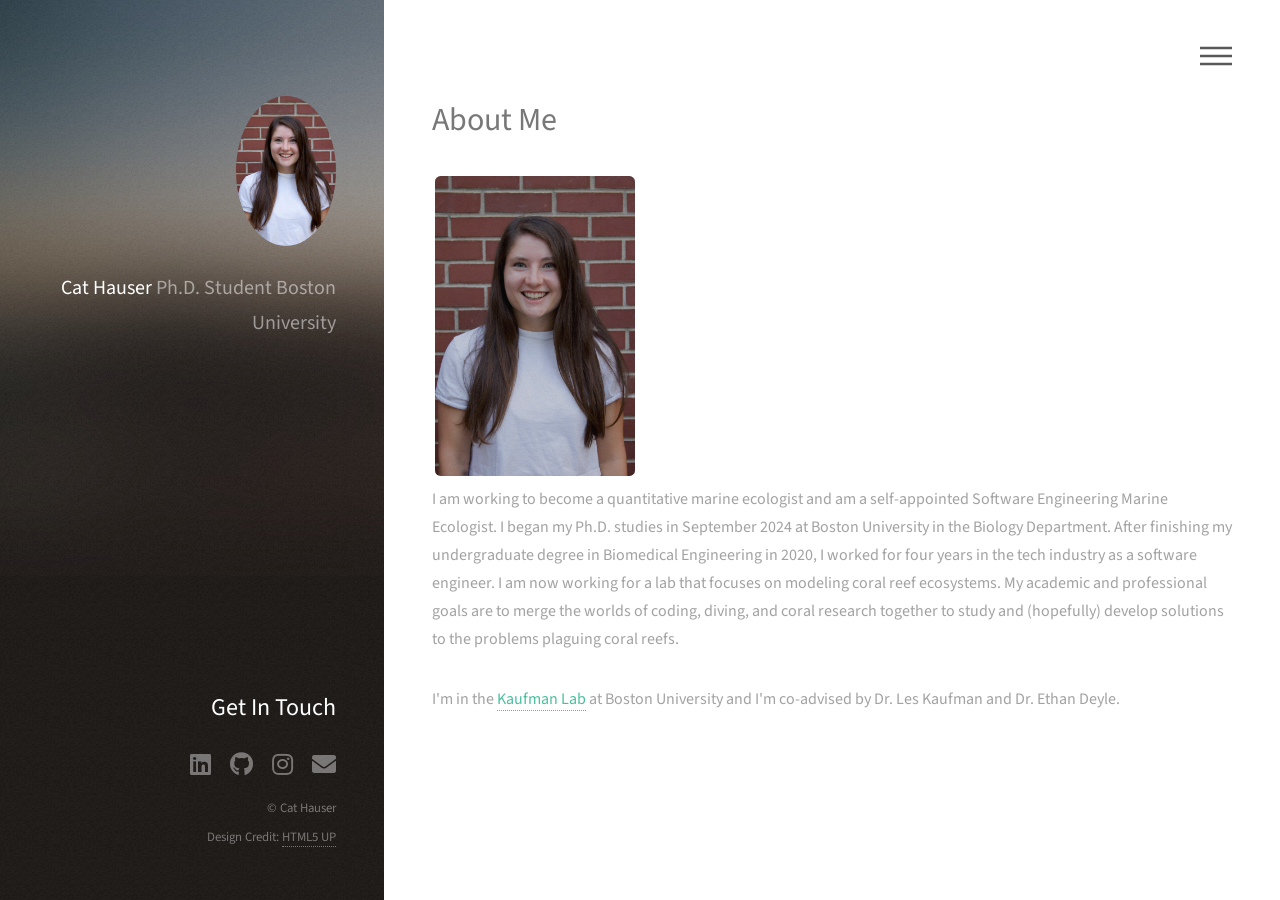
==== commit d4f60e0d: "new updates to about me page" ====
--- a/AboutMe.html
+++ b/AboutMe.html
@@ -19,6 +19,10 @@
 				<!-- Header -->
 					<header id="header">
 						<div class="inner">
+							<a href="index.html" class="image avatar"><img src="images/Cats_headshot_small.jpeg" alt="" /></a>
+							<h1><strong> Cat Hauser </strong><br />
+								<br> Ph.D. Student <br />
+								Boston University </h1>
 
 							<!-- Logo -->
 								<a href="index.html" class="logo">
@@ -53,9 +57,9 @@
 						<div class="inner">
 							<h1>About Me</h1>
 							<span class="image main"><img src="images/pic13.jpg" alt="" /></span>
-							<p>Donec eget ex magna. Interdum et malesuada fames ac ante ipsum primis in faucibus. Pellentesque venenatis dolor imperdiet dolor mattis sagittis. Praesent rutrum sem diam, vitae egestas enim auctor sit amet. Pellentesque leo mauris, consectetur id ipsum sit amet, fergiat. Pellentesque in mi eu massa lacinia malesuada et a elit. Donec urna ex, lacinia in purus ac, pretium pulvinar mauris. Curabitur sapien risus, commodo eget turpis at, elementum convallis elit. Pellentesque enim turpis, hendrerit tristique.</p>
-							<p>Lorem ipsum dolor sit amet, consectetur adipiscing elit. Duis dapibus rutrum facilisis. Class aptent taciti sociosqu ad litora torquent per conubia nostra, per inceptos himenaeos. Etiam tristique libero eu nibh porttitor fermentum. Nullam venenatis erat id vehicula viverra. Nunc ultrices eros ut ultricies condimentum. Mauris risus lacus, blandit sit amet venenatis non, bibendum vitae dolor. Nunc lorem mauris, fringilla in aliquam at, euismod in lectus. Pellentesque habitant morbi tristique senectus et netus et malesuada fames ac turpis egestas. In non lorem sit amet elit placerat maximus. Pellentesque aliquam maximus risus, vel venenatis mauris vehicula hendrerit.</p>
-							<p>Interdum et malesuada fames ac ante ipsum primis in faucibus. Pellentesque venenatis dolor imperdiet dolor mattis sagittis. Praesent rutrum sem diam, vitae egestas enim auctor sit amet. Pellentesque leo mauris, consectetur id ipsum sit amet, fersapien risus, commodo eget turpis at, elementum convallis elit. Pellentesque enim turpis, hendrerit tristique lorem ipsum dolor.</p>
+							<span class="image main"><img src="images/Cats_headshot_small.jpeg" height="300" alt= /></span>
+							<p>I am working to become a quantitative marine ecologist and am a self-appointed Software Engineering Marine Ecologist. I began my Ph.D. studies in September 2024 at Boston University in the Biology Department. After finishing my undergraduate degree in Biomedical Engineering in 2020, I worked for four years in the tech industry as a software engineer. I am now working for a lab that focuses on modeling coral reef ecosystems. My academic and professional goals are to merge the worlds of coding, diving, and coral research together to study and (hopefully) develop solutions to the problems plaguing coral reefs.</p>
+							<p>I'm in the <a href="https://sites.bu.edu/galileco/">Kaufman Lab</a> at Boston University and I'm co-advised by Dr. Les Kaufman and Dr. Ethan Deyle. </p>
 						</div>
 					</div>
 
@@ -70,7 +74,7 @@
 								<li><a href="#" class="icon solid fa-envelope"><span class="label">Email</span></a></li>
 							</ul>
 							<ul class="copyright">
-								<li>&copy; Untitled</li><li>Design Credit: <a href="http://html5up.net">HTML5 UP</a></li>
+								<li>&copy; Cat Hauser</li><li>Design Credit: <a href="http://html5up.net">HTML5 UP</a></li>
 							</ul>
 						</div>
 					</footer>
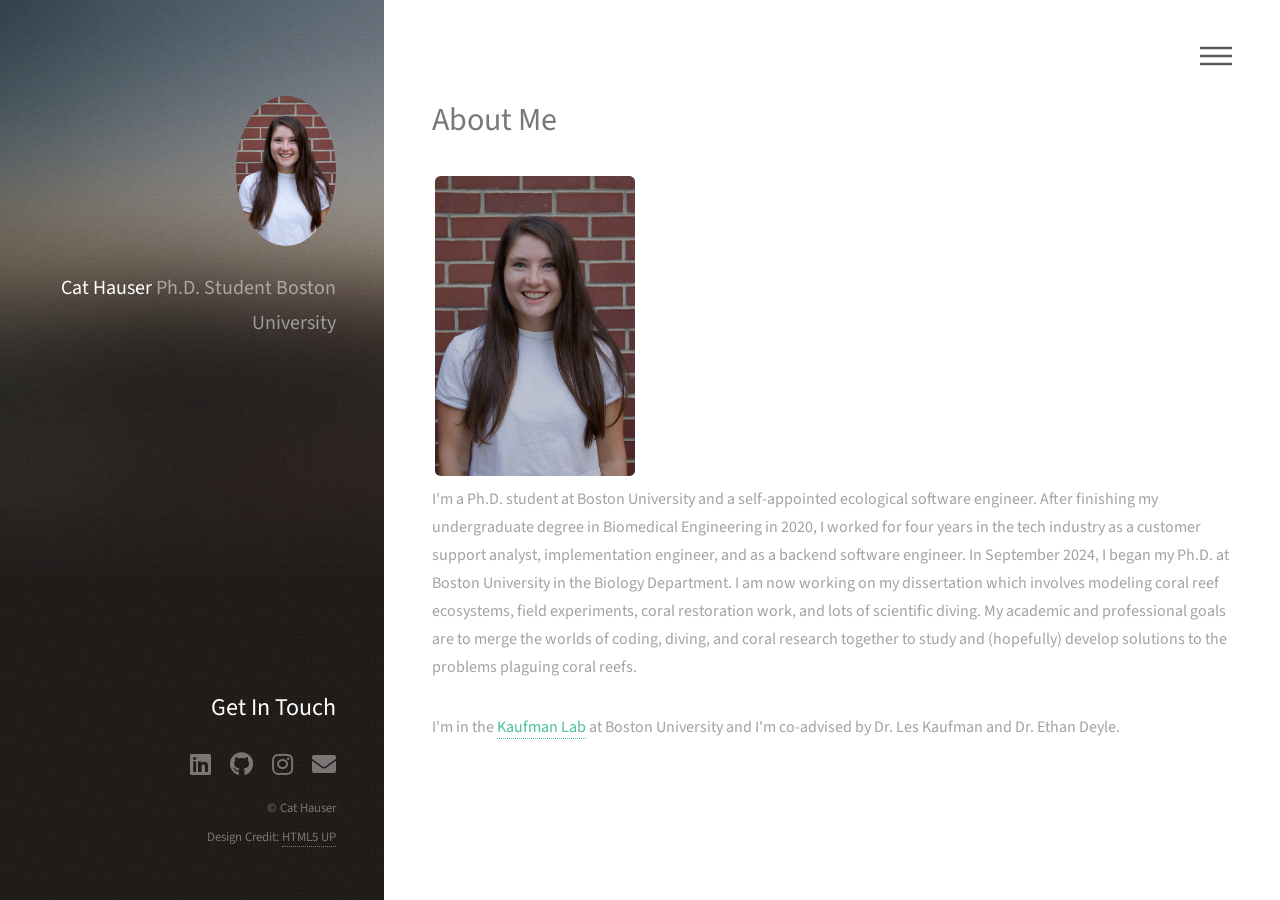
==== commit 3ce5154f: "updates to about me" ====
--- a/AboutMe.html
+++ b/AboutMe.html
@@ -58,7 +58,10 @@
 							<h1>About Me</h1>
 							<span class="image main"><img src="images/pic13.jpg" alt="" /></span>
 							<span class="image main"><img src="images/Cats_headshot_small.jpeg" height="300" alt= /></span>
-							<p>I am working to become a quantitative marine ecologist and am a self-appointed Software Engineering Marine Ecologist. I began my Ph.D. studies in September 2024 at Boston University in the Biology Department. After finishing my undergraduate degree in Biomedical Engineering in 2020, I worked for four years in the tech industry as a software engineer. I am now working for a lab that focuses on modeling coral reef ecosystems. My academic and professional goals are to merge the worlds of coding, diving, and coral research together to study and (hopefully) develop solutions to the problems plaguing coral reefs.</p>
+							<p>I'm a Ph.D. student at Boston University and a self-appointed ecological software engineer.
+							After finishing my undergraduate degree in Biomedical Engineering in 2020, I worked for four years in the tech industry as a customer support analyst, implementation engineer, and as a backend software engineer. 
+							In September 2024, I began my Ph.D. at Boston University in the Biology Department. I am now working on my dissertation which involves modeling coral reef ecosystems, field experiments, coral restoration work, and lots of scientific diving.
+							My academic and professional goals are to merge the worlds of coding, diving, and coral research together to study and (hopefully) develop solutions to the problems plaguing coral reefs.</p>
 							<p>I'm in the <a href="https://sites.bu.edu/galileco/">Kaufman Lab</a> at Boston University and I'm co-advised by Dr. Les Kaufman and Dr. Ethan Deyle. </p>
 						</div>
 					</div>
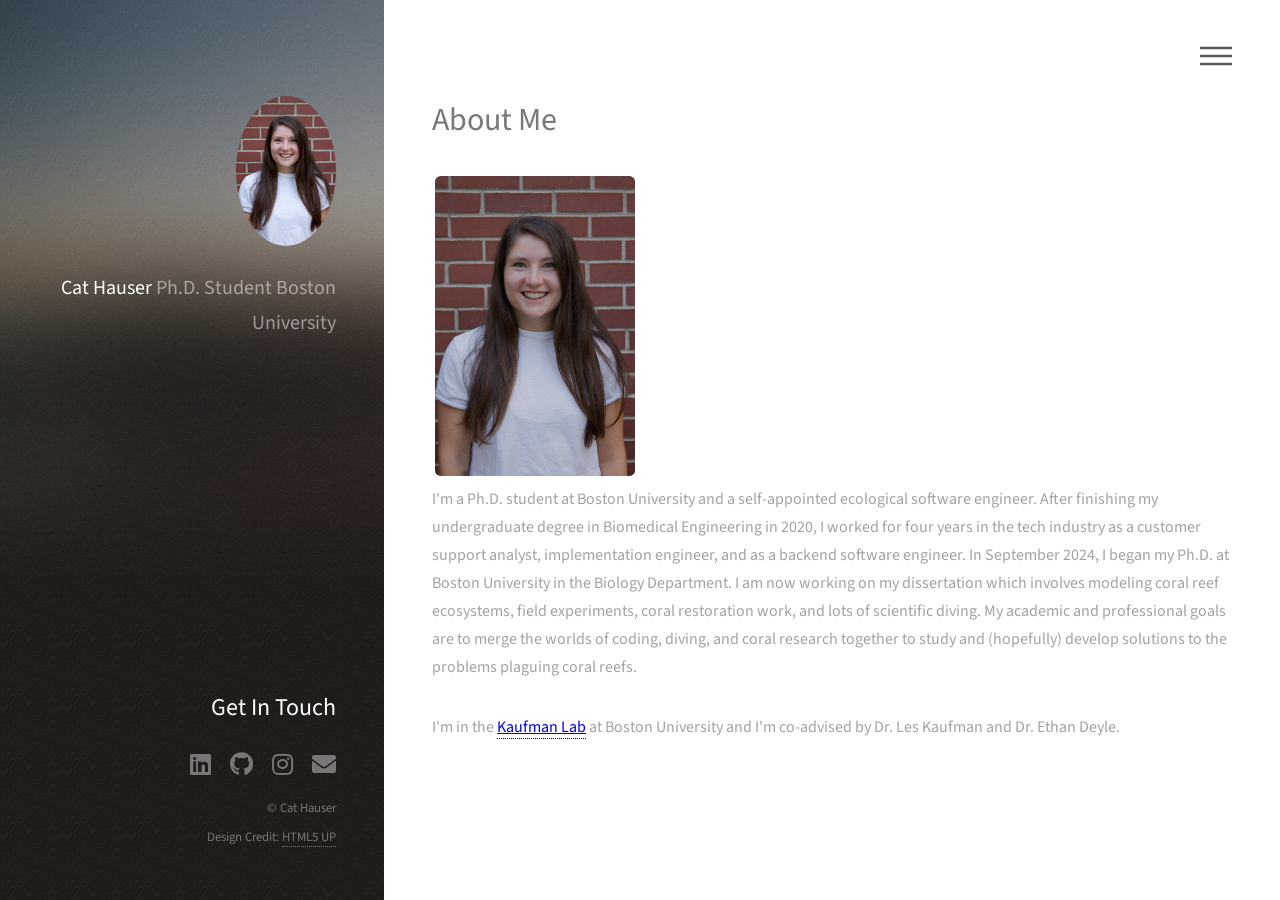
==== commit 0d558af1: "updates to link and video" ====
--- a/AboutMe.html
+++ b/AboutMe.html
@@ -47,7 +47,7 @@
 							<li><a href="AboutMe.html">About Me</a></li>
 							<li><a href="Research.html">Research</a></li>
 							<li><a href="FieldWork.html">Field Work</a></li>
-							<li><a href="Workshops.html">Workshops</a></li>
+							<li><a href="Workshops.html">Internships & Workshops</a></li>
 							<li><a href="CV.html">CV</a></li>
 						</ul>
 					</nav>
@@ -62,7 +62,7 @@
 							After finishing my undergraduate degree in Biomedical Engineering in 2020, I worked for four years in the tech industry as a customer support analyst, implementation engineer, and as a backend software engineer. 
 							In September 2024, I began my Ph.D. at Boston University in the Biology Department. I am now working on my dissertation which involves modeling coral reef ecosystems, field experiments, coral restoration work, and lots of scientific diving.
 							My academic and professional goals are to merge the worlds of coding, diving, and coral research together to study and (hopefully) develop solutions to the problems plaguing coral reefs.</p>
-							<p>I'm in the <a href="https://sites.bu.edu/galileco/">Kaufman Lab</a> at Boston University and I'm co-advised by Dr. Les Kaufman and Dr. Ethan Deyle. </p>
+							<p>I'm in the <a href="https://sites.bu.edu/galileco/" style="color: #0000ee; text-decoration: underline;">Kaufman Lab</a> at Boston University and I'm co-advised by Dr. Les Kaufman and Dr. Ethan Deyle. </p>
 						</div>
 					</div>
 
@@ -74,7 +74,7 @@
 								<li><a href="https://www.linkedin.com/in/catherine-hauser/" class="icon brands fa-linkedin"><span class="label">Twitter</span></a></li>
 								<li><a href="https://github.com/cathauser5" class="icon brands fa-github"><span class="label">Github</span></a></li>
 								<li><a href="https://www.instagram.com/hauser.outdoors/" class="icon brands fa-instagram"><span class="label">Dribbble</span></a></li>
-								<li><a href="#" class="icon solid fa-envelope"><span class="label">Email</span></a></li>
+								<li><a href="index.html" class="icon solid fa-envelope"><span class="label">Email</span></a></li>
 							</ul>
 							<ul class="copyright">
 								<li>&copy; Cat Hauser</li><li>Design Credit: <a href="http://html5up.net">HTML5 UP</a></li>
